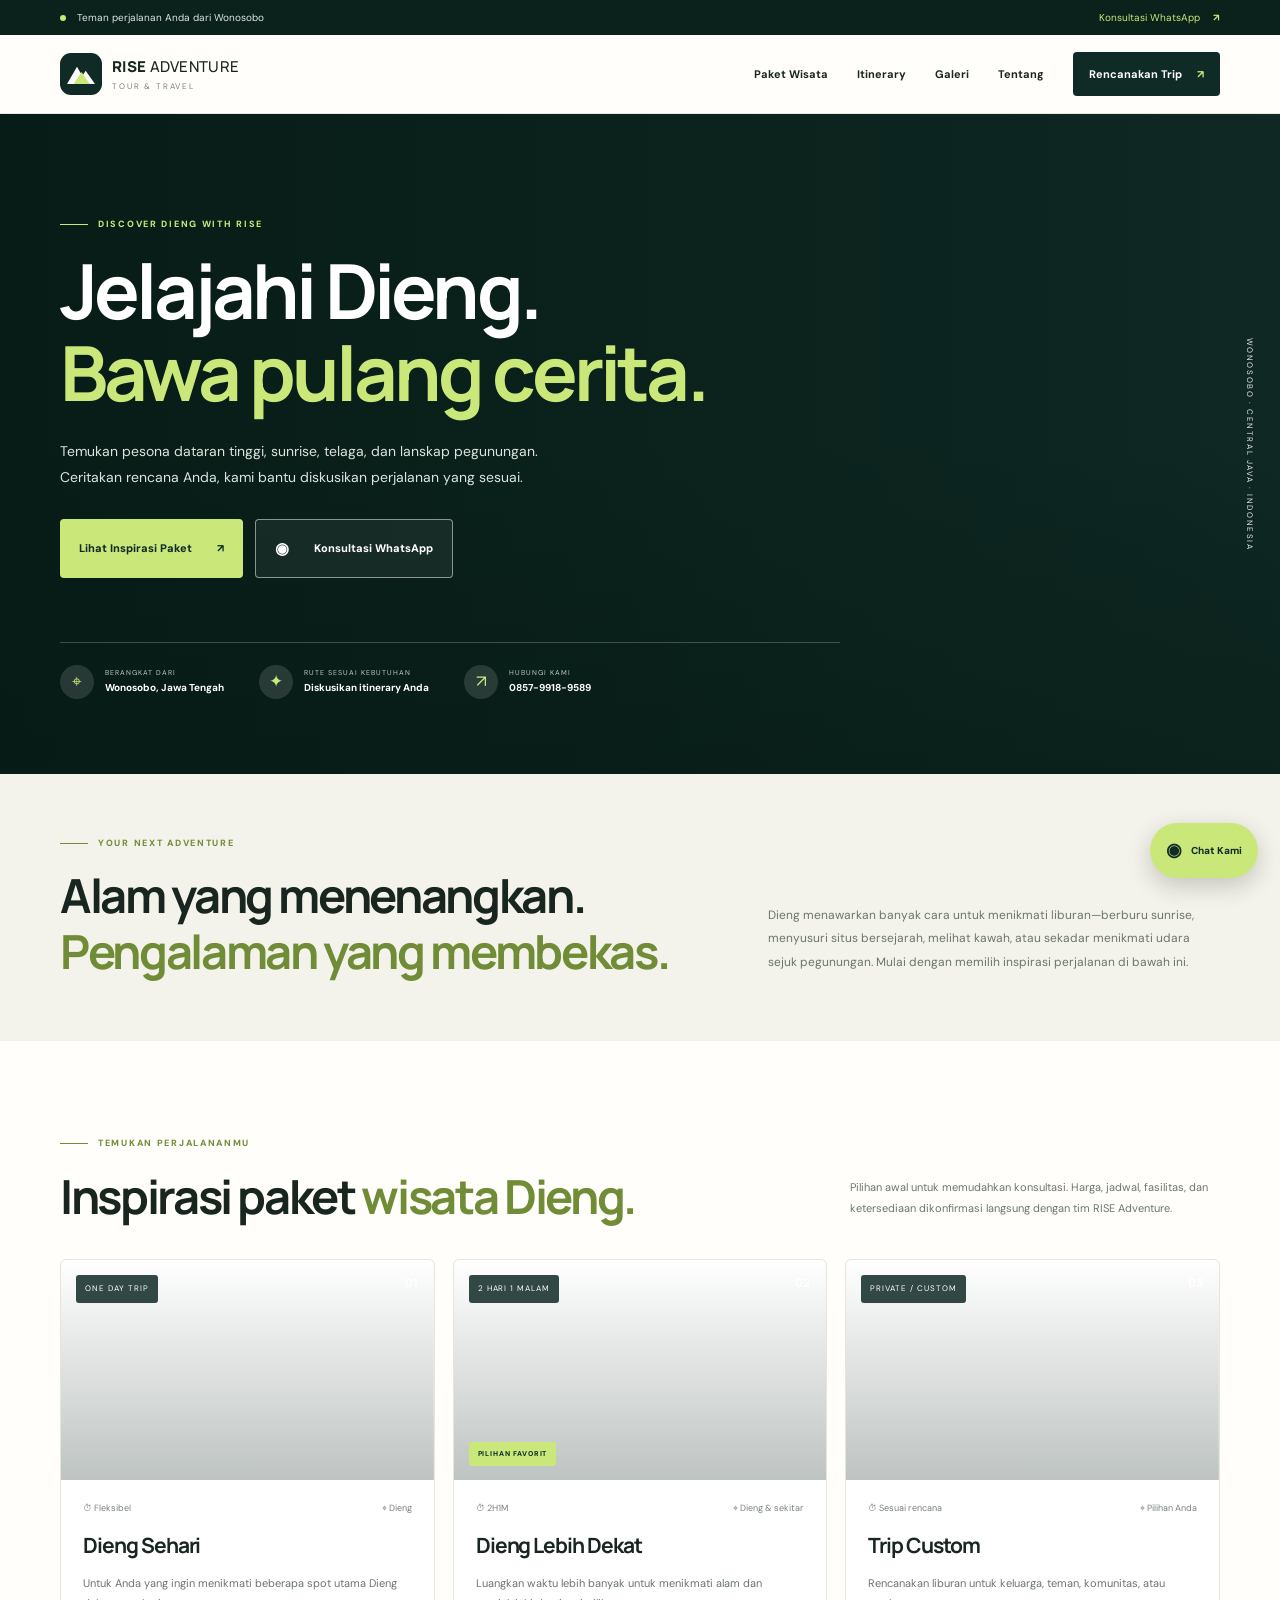
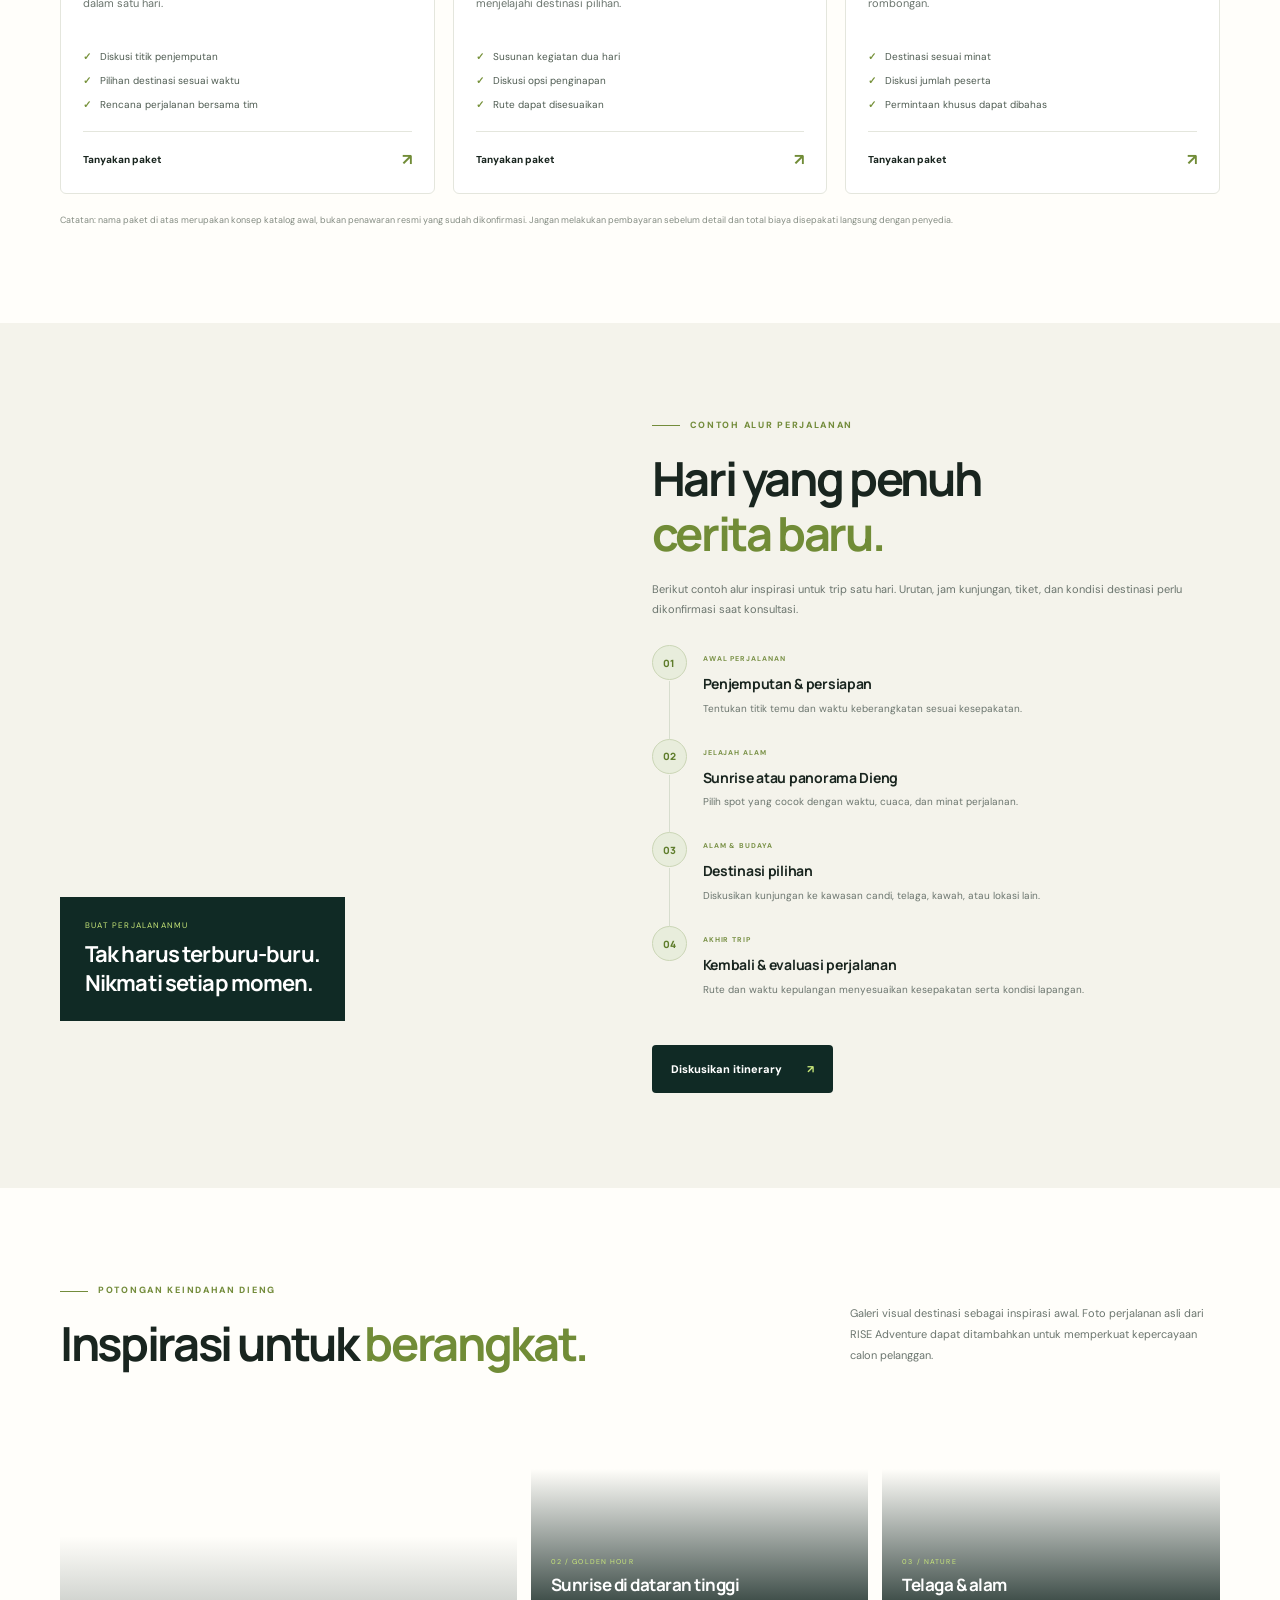
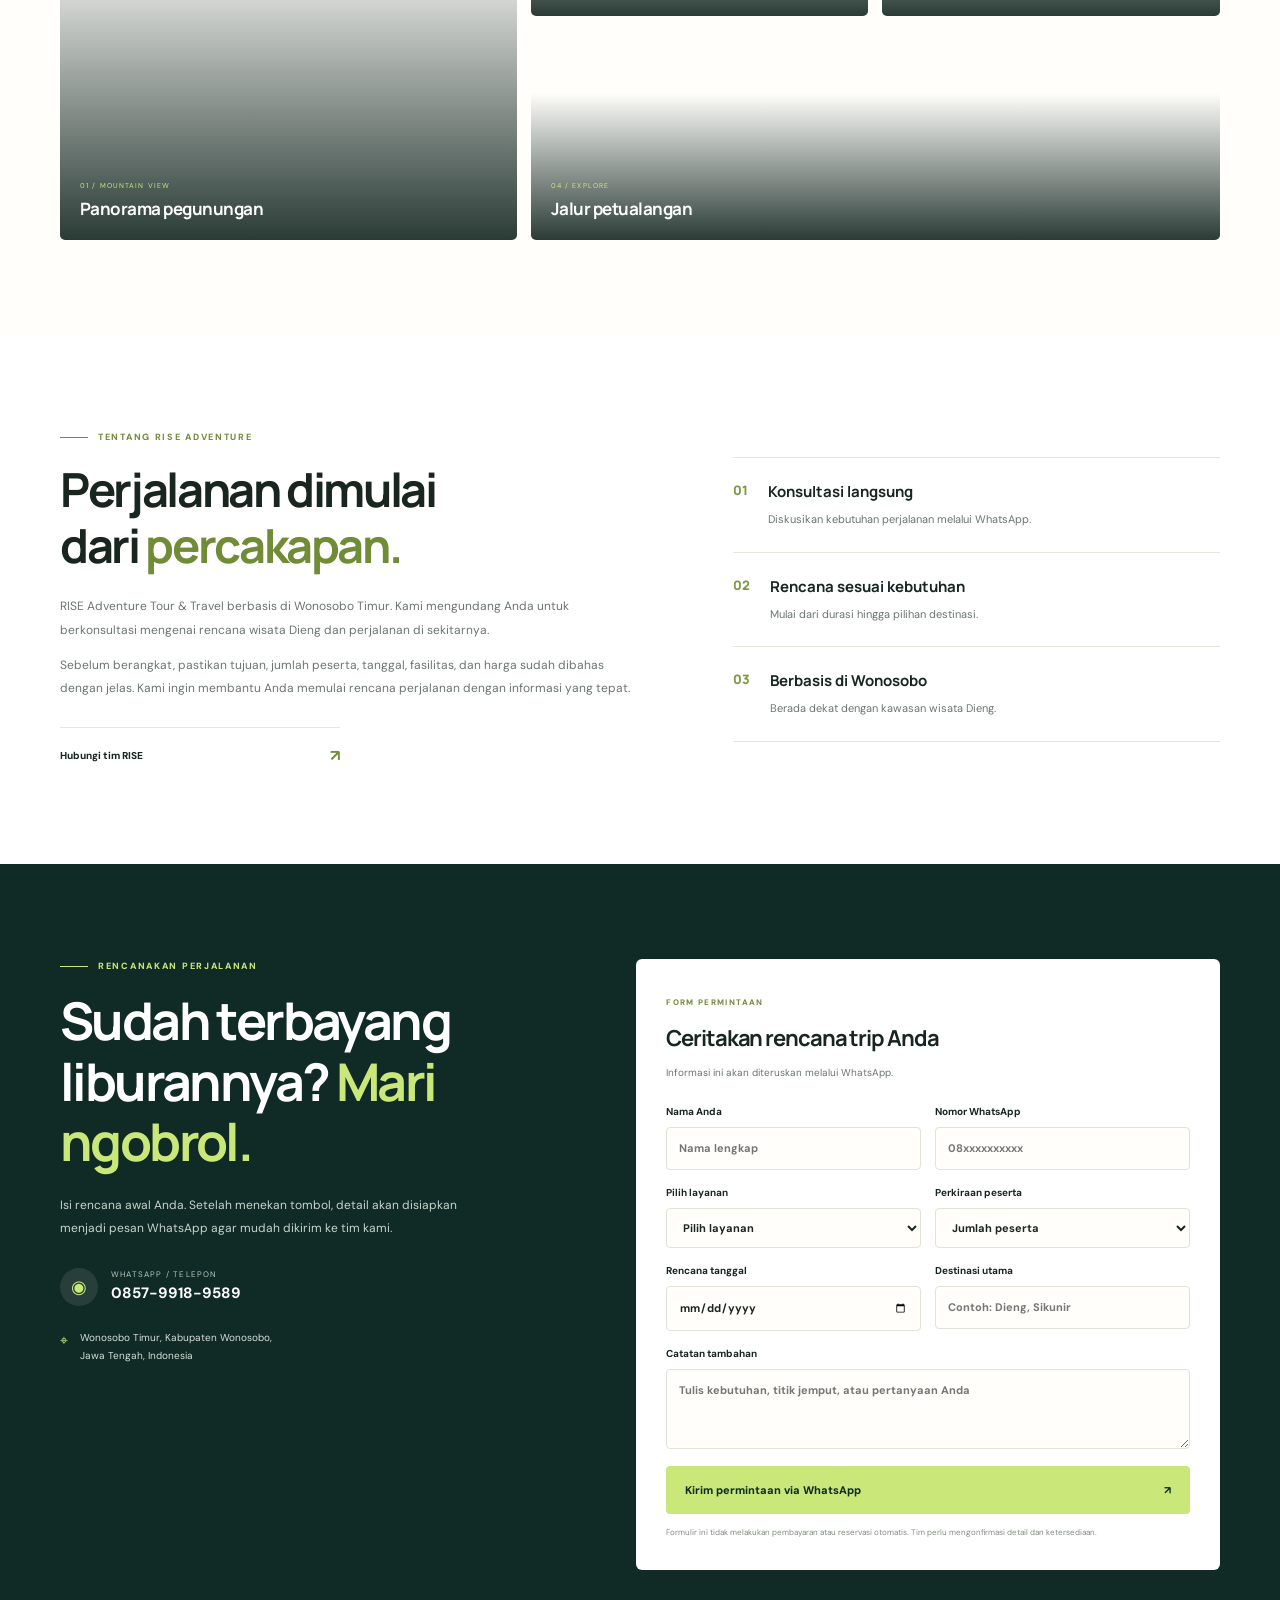
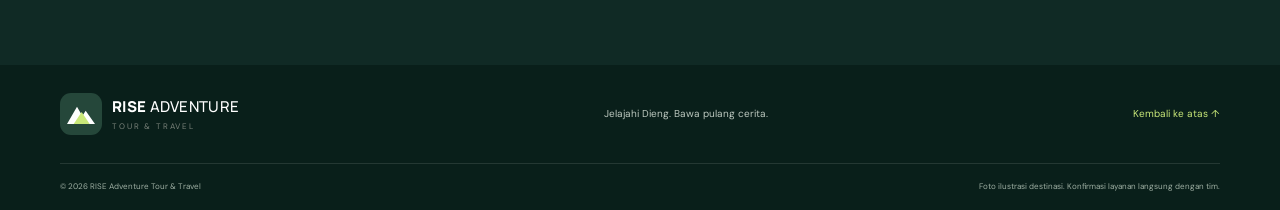
==== index.html @ 9504be6b "Initial commit" ====
<!doctype html>
<html lang="id">
<head>
  <meta charset="utf-8"><meta name="viewport" content="width=device-width, initial-scale=1">
  <meta name="theme-color" content="#102a25">
  <meta name="description" content="Jelajahi Dieng dan Wonosobo bersama RISE Adventure Tour & Travel. Konsultasikan paket wisata, itinerary, dan kebutuhan perjalanan melalui WhatsApp.">
  <title>RISE Adventure Tour & Travel | Jelajah Dieng</title>
  <link rel="preconnect" href="https://fonts.googleapis.com"><link rel="preconnect" href="https://fonts.gstatic.com" crossorigin>
  <link href="https://fonts.googleapis.com/css2?family=DM+Sans:wght@400;500;600;700&family=Manrope:wght@400;500;600;700;800&display=swap" rel="stylesheet">
  <link rel="stylesheet" href="style.css">
</head>
<body>
  <div class="topbar"><div class="wrap topbar-inner"><span><i class="pulse"></i> Teman perjalanan Anda dari Wonosobo</span><a href="https://wa.me/6285799189589" target="_blank" rel="noopener">Konsultasi WhatsApp <b>↗</b></a></div></div>
  <header class="header"><div class="wrap nav-wrap">
    <a class="brand" href="#home" aria-label="RISE Adventure beranda"><span class="logo"><svg viewBox="0 0 48 48" aria-hidden="true"><path d="M3 39 18 13l8 14 5-8 14 20H3Z" fill="currentColor"/><path d="m13 39 12-18 12 18H13Z" fill="#c9e879"/></svg></span><span><strong>RISE <em>ADVENTURE</em></strong><small>TOUR & TRAVEL</small></span></a>
    <button class="nav-toggle" id="navToggle" aria-label="Buka menu" aria-expanded="false"><span></span><span></span></button>
    <nav class="nav" id="nav"><a href="#paket">Paket Wisata</a><a href="#itinerary">Itinerary</a><a href="#galeri">Galeri</a><a href="#tentang">Tentang</a><a class="nav-button" href="#kontak">Rencanakan Trip <b>↗</b></a></nav>
  </div></header>
  <main>
    <section class="hero" id="home"><div class="hero-bg"></div><div class="hero-overlay"></div><div class="wrap hero-inner">
      <div class="eyebrow light"><span></span> DISCOVER DIENG WITH RISE</div>
      <h1>Jelajahi Dieng.<br><em>Bawa pulang cerita.</em></h1>
      <p>Temukan pesona dataran tinggi, sunrise, telaga, dan lanskap pegunungan. Ceritakan rencana Anda, kami bantu diskusikan perjalanan yang sesuai.</p>
      <div class="hero-actions"><a class="button lime" href="#paket">Lihat Inspirasi Paket <b>↗</b></a><a class="button outline" href="https://wa.me/6285799189589?text=Halo%20RISE%20Adventure%2C%20saya%20ingin%20konsultasi%20paket%20wisata%20Dieng." target="_blank" rel="noopener"><span class="wa-mini">◉</span> Konsultasi WhatsApp</a></div>
      <div class="hero-bottom"><div class="hero-note"><span class="round-icon">⌖</span><div><small>BERANGKAT DARI</small><strong>Wonosobo, Jawa Tengah</strong></div></div><div class="hero-note"><span class="round-icon">✦</span><div><small>RUTE SESUAI KEBUTUHAN</small><strong>Diskusikan itinerary Anda</strong></div></div><div class="hero-note"><span class="round-icon">↗</span><div><small>HUBUNGI KAMI</small><strong>0857-9918-9589</strong></div></div></div>
    </div><div class="vertical-label">WONOSOBO · CENTRAL JAVA · INDONESIA</div></section>

    <section class="intro section"><div class="wrap intro-grid"><div><div class="eyebrow"><span></span> YOUR NEXT ADVENTURE</div><h2>Alam yang menenangkan.<br><em>Pengalaman yang membekas.</em></h2></div><p>Dieng menawarkan banyak cara untuk menikmati liburan—berburu sunrise, menyusuri situs bersejarah, melihat kawah, atau sekadar menikmati udara sejuk pegunungan. Mulai dengan memilih inspirasi perjalanan di bawah ini.</p></div></section>

    <section class="packages section" id="paket"><div class="wrap"><div class="section-head"><div><div class="eyebrow"><span></span> TEMUKAN PERJALANANMU</div><h2>Inspirasi paket <em>wisata Dieng.</em></h2></div><p>Pilihan awal untuk memudahkan konsultasi. Harga, jadwal, fasilitas, dan ketersediaan dikonfirmasi langsung dengan tim RISE Adventure.</p></div>
      <div class="package-grid">
        <article class="package-card"><div class="package-photo photo-one"><span class="tag">ONE DAY TRIP</span><span class="photo-no">01</span></div><div class="package-body"><div class="package-meta"><span>⏱ Fleksibel</span><span>⌖ Dieng</span></div><h3>Dieng Sehari</h3><p>Untuk Anda yang ingin menikmati beberapa spot utama Dieng dalam satu hari.</p><ul><li>Diskusi titik penjemputan</li><li>Pilihan destinasi sesuai waktu</li><li>Rencana perjalanan bersama tim</li></ul><a class="text-link package-ask" data-package="Dieng Sehari" href="#kontak">Tanyakan paket <b>↗</b></a></div></article>
        <article class="package-card popular"><div class="package-photo photo-two"><span class="tag">2 HARI 1 MALAM</span><span class="photo-no">02</span><span class="featured">PILIHAN FAVORIT</span></div><div class="package-body"><div class="package-meta"><span>⏱ 2H1M</span><span>⌖ Dieng & sekitar</span></div><h3>Dieng Lebih Dekat</h3><p>Luangkan waktu lebih banyak untuk menikmati alam dan menjelajahi destinasi pilihan.</p><ul><li>Susunan kegiatan dua hari</li><li>Diskusi opsi penginapan</li><li>Rute dapat disesuaikan</li></ul><a class="text-link package-ask" data-package="Dieng 2 Hari 1 Malam" href="#kontak">Tanyakan paket <b>↗</b></a></div></article>
        <article class="package-card"><div class="package-photo photo-three"><span class="tag">PRIVATE / CUSTOM</span><span class="photo-no">03</span></div><div class="package-body"><div class="package-meta"><span>⏱ Sesuai rencana</span><span>⌖ Pilihan Anda</span></div><h3>Trip Custom</h3><p>Rencanakan liburan untuk keluarga, teman, komunitas, atau rombongan.</p><ul><li>Destinasi sesuai minat</li><li>Diskusi jumlah peserta</li><li>Permintaan khusus dapat dibahas</li></ul><a class="text-link package-ask" data-package="Trip Custom" href="#kontak">Tanyakan paket <b>↗</b></a></div></article>
      </div><p class="disclaimer">Catatan: nama paket di atas merupakan konsep katalog awal, bukan penawaran resmi yang sudah dikonfirmasi. Jangan melakukan pembayaran sebelum detail dan total biaya disepakati langsung dengan penyedia.</p>
    </div></section>

    <section class="itinerary section" id="itinerary"><div class="wrap itinerary-grid"><div class="itinerary-image"><div class="image-caption"><small>BUAT PERJALANANMU</small><strong>Tak harus terburu-buru.<br>Nikmati setiap momen.</strong></div></div><div class="itinerary-content"><div class="eyebrow"><span></span> CONTOH ALUR PERJALANAN</div><h2>Hari yang penuh<br><em>cerita baru.</em></h2><p class="muted">Berikut contoh alur inspirasi untuk trip satu hari. Urutan, jam kunjungan, tiket, dan kondisi destinasi perlu dikonfirmasi saat konsultasi.</p><div class="timeline">
      <div class="timeline-item"><span class="timeline-dot">01</span><div><small>AWAL PERJALANAN</small><h3>Penjemputan & persiapan</h3><p>Tentukan titik temu dan waktu keberangkatan sesuai kesepakatan.</p></div></div>
      <div class="timeline-item"><span class="timeline-dot">02</span><div><small>JELAJAH ALAM</small><h3>Sunrise atau panorama Dieng</h3><p>Pilih spot yang cocok dengan waktu, cuaca, dan minat perjalanan.</p></div></div>
      <div class="timeline-item"><span class="timeline-dot">03</span><div><small>ALAM & BUDAYA</small><h3>Destinasi pilihan</h3><p>Diskusikan kunjungan ke kawasan candi, telaga, kawah, atau lokasi lain.</p></div></div>
      <div class="timeline-item"><span class="timeline-dot">04</span><div><small>AKHIR TRIP</small><h3>Kembali & evaluasi perjalanan</h3><p>Rute dan waktu kepulangan menyesuaikan kesepakatan serta kondisi lapangan.</p></div></div>
    </div><a class="button dark" href="https://wa.me/6285799189589?text=Halo%20RISE%20Adventure%2C%20saya%20ingin%20membahas%20itinerary%20wisata%20Dieng." target="_blank" rel="noopener">Diskusikan itinerary <b>↗</b></a></div></div></section>

    <section class="gallery section" id="galeri"><div class="wrap"><div class="section-head"><div><div class="eyebrow"><span></span> POTONGAN KEINDAHAN DIENG</div><h2>Inspirasi untuk <em>berangkat.</em></h2></div><p>Galeri visual destinasi sebagai inspirasi awal. Foto perjalanan asli dari RISE Adventure dapat ditambahkan untuk memperkuat kepercayaan calon pelanggan.</p></div><div class="gallery-grid"><div class="gallery-tile gallery-a"><span>01 / MOUNTAIN VIEW</span><strong>Panorama pegunungan</strong></div><div class="gallery-tile gallery-b"><span>02 / GOLDEN HOUR</span><strong>Sunrise di dataran tinggi</strong></div><div class="gallery-tile gallery-c"><span>03 / NATURE</span><strong>Telaga & alam</strong></div><div class="gallery-tile gallery-d"><span>04 / EXPLORE</span><strong>Jalur petualangan</strong></div></div></div></section>

    <section class="about section" id="tentang"><div class="wrap about-grid"><div class="about-copy"><div class="eyebrow"><span></span> TENTANG RISE ADVENTURE</div><h2>Perjalanan dimulai<br>dari <em>percakapan.</em></h2><p>RISE Adventure Tour & Travel berbasis di Wonosobo Timur. Kami mengundang Anda untuk berkonsultasi mengenai rencana wisata Dieng dan perjalanan di sekitarnya.</p><p>Sebelum berangkat, pastikan tujuan, jumlah peserta, tanggal, fasilitas, dan harga sudah dibahas dengan jelas. Kami ingin membantu Anda memulai rencana perjalanan dengan informasi yang tepat.</p><a class="text-link" href="#kontak">Hubungi tim RISE <b>↗</b></a></div><div class="about-facts"><div class="fact"><span>01</span><div><strong>Konsultasi langsung</strong><p>Diskusikan kebutuhan perjalanan melalui WhatsApp.</p></div></div><div class="fact"><span>02</span><div><strong>Rencana sesuai kebutuhan</strong><p>Mulai dari durasi hingga pilihan destinasi.</p></div></div><div class="fact"><span>03</span><div><strong>Berbasis di Wonosobo</strong><p>Berada dekat dengan kawasan wisata Dieng.</p></div></div></div></div></section>

    <section class="contact section" id="kontak"><div class="wrap contact-grid"><div class="contact-copy"><div class="eyebrow light"><span></span> RENCANAKAN PERJALANAN</div><h2>Sudah terbayang<br>liburannya? <em>Mari ngobrol.</em></h2><p>Isi rencana awal Anda. Setelah menekan tombol, detail akan disiapkan menjadi pesan WhatsApp agar mudah dikirim ke tim kami.</p><div class="contact-phone"><span class="phone-icon">◉</span><div><small>WHATSAPP / TELEPON</small><strong>0857-9918-9589</strong></div></div><div class="contact-address"><span>⌖</span><p>Wonosobo Timur, Kabupaten Wonosobo,<br>Jawa Tengah, Indonesia</p></div></div>
      <form class="trip-form" id="tripForm"><div class="form-heading"><span>FORM PERMINTAAN</span><h3>Ceritakan rencana trip Anda</h3><p>Informasi ini akan diteruskan melalui WhatsApp.</p></div><div class="form-row"><label>Nama Anda<input name="nama" type="text" placeholder="Nama lengkap" required></label><label>Nomor WhatsApp<input name="telepon" type="tel" placeholder="08xxxxxxxxxx" required></label></div><div class="form-row"><label>Pilih layanan<select name="layanan" required><option value="">Pilih layanan</option><option>Paket wisata Dieng</option><option>Trip 1 hari</option><option>Trip 2 hari 1 malam</option><option>Trip custom / rombongan</option><option>Transportasi / charter</option></select></label><label>Perkiraan peserta<select name="peserta" required><option value="">Jumlah peserta</option><option>1–2 orang</option><option>3–5 orang</option><option>6–10 orang</option><option>11–20 orang</option><option>Lebih dari 20 orang</option></select></label></div><div class="form-row"><label>Rencana tanggal<input name="tanggal" type="date"></label><label>Destinasi utama<input name="destinasi" type="text" placeholder="Contoh: Dieng, Sikunir"></label></div><label>Catatan tambahan<textarea name="catatan" rows="3" placeholder="Tulis kebutuhan, titik jemput, atau pertanyaan Anda"></textarea></label><button class="button lime submit-button" type="submit">Kirim permintaan via WhatsApp <b>↗</b></button><small class="form-note">Formulir ini tidak melakukan pembayaran atau reservasi otomatis. Tim perlu mengonfirmasi detail dan ketersediaan.</small></form>
    </div></section>
  </main>
  <footer class="footer"><div class="wrap footer-main"><a class="brand footer-brand" href="#home"><span class="logo"><svg viewBox="0 0 48 48" aria-hidden="true"><path d="M3 39 18 13l8 14 5-8 14 20H3Z" fill="currentColor"/><path d="m13 39 12-18 12 18H13Z" fill="#c9e879"/></svg></span><span><strong>RISE <em>ADVENTURE</em></strong><small>TOUR & TRAVEL</small></span></a><p>Jelajahi Dieng. Bawa pulang cerita.</p><a href="#home" class="back-top">Kembali ke atas ↑</a></div><div class="wrap footer-bottom"><span>© <span id="year"></span> RISE Adventure Tour & Travel</span><span>Foto ilustrasi destinasi. Konfirmasi layanan langsung dengan tim.</span></div></footer>
  <a class="floating-wa" href="https://wa.me/6285799189589?text=Halo%20RISE%20Adventure%2C%20saya%20ingin%20konsultasi%20perjalanan." target="_blank" rel="noopener" aria-label="Chat RISE Adventure via WhatsApp">◉ <span>Chat Kami</span></a>
  <script src="script.js"></script>
</body></html>
---- style.css ----
:root{--forest:#102a25;--forest2:#1b4035;--lime:#c9e879;--cream:#f4f3eb;--paper:#fffefa;--ink:#19251f;--muted:#6b756e;--line:#e4e6dd;--head:'Manrope',sans-serif;--body:'DM Sans',sans-serif}*{box-sizing:border-box}html{scroll-behavior:smooth;scroll-padding-top:90px}body{margin:0;color:var(--ink);background:var(--paper);font-family:var(--body);font-size:14px;line-height:1.7}a{color:inherit;text-decoration:none}button,input,select,textarea{font:inherit}.wrap{width:min(1160px,calc(100% - 48px));margin:auto}.topbar{background:#0a211c;color:#dce8df;font-size:10px}.topbar-inner{display:flex;align-items:center;justify-content:space-between;min-height:35px}.topbar a{color:var(--lime)}.topbar b{margin-left:10px}.pulse{display:inline-block;width:6px;height:6px;border-radius:50%;background:var(--lime);margin-right:8px}.header{position:sticky;top:0;z-index:20;background:rgba(255,254,250,.96);backdrop-filter:blur(14px);border-bottom:1px solid #e8e9e1}.nav-wrap{height:78px;display:flex;justify-content:space-between;align-items:center}.brand{display:flex;gap:10px;align-items:center}.logo{width:42px;height:42px;background:var(--forest);border-radius:11px;color:white;display:grid;place-items:center}.logo svg{width:32px}.brand>span:last-child{display:flex;flex-direction:column;line-height:1.2}.brand strong{font:800 15px var(--head);letter-spacing:.02em}.brand em{font-style:normal;font-weight:500}.brand small{font-size:8px;letter-spacing:.23em;margin-top:5px;color:#788179}.nav{display:flex;align-items:center;gap:29px;font-size:11px;font-weight:700}.nav>a:not(.nav-button):hover,.text-link:hover{color:#66862c}.nav-button{padding:13px 16px;background:var(--forest);color:white;border-radius:4px}.nav-button b{color:var(--lime);margin-left:12px}.nav-toggle{display:none;border:0;background:none;padding:8px}.nav-toggle span{display:block;width:23px;height:2px;background:var(--forest);margin:5px}.hero{min-height:660px;position:relative;display:flex;align-items:center;background:var(--forest);color:#fff;overflow:hidden}.hero-bg,.hero-overlay{position:absolute;inset:0}.hero-bg{background:url('https://images.unsplash.com/photo-1464822759023-fed622ff2c3b?auto=format&fit=crop&w=2200&q=85') center 48%/cover;transform:scale(1.02)}.hero-overlay{background:linear-gradient(90deg,rgba(7,27,22,.91),rgba(7,27,22,.62) 48%,rgba(7,27,22,.12)),linear-gradient(0deg,rgba(7,27,22,.55),transparent 50%)}.hero-inner{position:relative;padding:64px 0 36px}.eyebrow{display:flex;align-items:center;gap:10px;font-size:9px;letter-spacing:.19em;font-weight:800;color:#738c3b;margin-bottom:17px}.eyebrow>span{display:inline-block;width:28px;height:1px;background:currentColor}.eyebrow.light{color:var(--lime)}h1,h2,h3{font-family:var(--head);margin:0;letter-spacing:-.05em}h1{font-size:clamp(43px,6.3vw,76px);line-height:1.08;font-weight:700}h1 em,h2 em{font-style:normal;color:var(--lime)}.hero-inner>p{max-width:520px;color:#dbe5dd;font-size:14px;line-height:1.9;margin:24px 0 28px}.hero-actions{display:flex;gap:12px;flex-wrap:wrap}.button{border:0;display:inline-flex;align-items:center;justify-content:space-between;gap:25px;padding:15px 19px;border-radius:4px;font-size:11px;font-weight:800;cursor:pointer;transition:transform .2s,background .2s}.button:hover{transform:translateY(-2px)}.button.lime{background:var(--lime);color:var(--forest)}.button.outline{border:1px solid rgba(255,255,255,.5);color:white;background:rgba(255,255,255,.06)}.button.outline:hover{background:rgba(255,255,255,.12)}.wa-mini{font-size:16px}.hero-bottom{display:flex;gap:35px;margin-top:64px;padding-top:22px;border-top:1px solid rgba(255,255,255,.22);max-width:780px}.hero-note{display:flex;align-items:center;gap:11px}.round-icon{width:34px;height:34px;border-radius:50%;display:grid;place-items:center;background:rgba(255,255,255,.13);color:var(--lime);font-size:17px}.hero-note div{display:flex;flex-direction:column}.hero-note small{font-size:7px;letter-spacing:.14em;color:#bdcdc2}.hero-note strong{font-size:10px}.vertical-label{position:absolute;right:24px;top:50%;writing-mode:vertical-rl;transform:translateY(-50%);font-size:8px;letter-spacing:.2em;color:#e5ebe6}.section{padding:95px 0}.intro{background:var(--cream);padding:62px 0}.intro-grid{display:grid;grid-template-columns:1fr .72fr;gap:80px;align-items:end}.intro h2,.section-head h2,.about h2,.itinerary h2{font-size:clamp(32px,4vw,47px);line-height:1.18}.intro h2 em,.section-head h2 em,.about h2 em,.itinerary h2 em{color:#718c37}.intro-grid>p{margin:0 0 5px;font-size:12px;color:var(--muted);line-height:1.95}.section-head{display:flex;justify-content:space-between;align-items:end;gap:35px;margin-bottom:35px}.section-head>p{max-width:370px;color:var(--muted);font-size:11px;line-height:1.9;margin:0 0 5px}.package-grid{display:grid;grid-template-columns:repeat(3,1fr);gap:18px}.package-card{border:1px solid var(--line);border-radius:6px;overflow:hidden;background:white;transition:transform .2s,box-shadow .2s}.package-card:hover{transform:translateY(-4px);box-shadow:0 14px 36px #112a2012}.package-photo{height:220px;position:relative;background-size:cover;background-position:center}.photo-one{background-image:linear-gradient(0deg,#0b211b44,transparent),url('https://images.unsplash.com/photo-1464822759023-fed622ff2c3b?auto=format&fit=crop&w=900&q=80')}.photo-two{background-image:linear-gradient(0deg,#0b211b44,transparent),url('https://images.unsplash.com/photo-1519681393784-d120267933ba?auto=format&fit=crop&w=900&q=80')}.photo-three{background-image:linear-gradient(0deg,#0b211b44,transparent),url('https://images.unsplash.com/photo-1470770841072-f978cf4d019e?auto=format&fit=crop&w=900&q=80')}.tag{position:absolute;top:15px;left:15px;background:#102a25d9;color:#fff;padding:7px 9px;border-radius:3px;font-size:8px;letter-spacing:.12em}.photo-no{position:absolute;right:16px;top:14px;color:#fff;font:700 12px var(--head)}.featured{position:absolute;bottom:14px;left:15px;background:var(--lime);color:var(--forest);padding:6px 9px;border-radius:3px;font-size:7px;letter-spacing:.12em;font-weight:800}.package-body{padding:21px 22px 20px}.package-meta{display:flex;justify-content:space-between;gap:8px;color:#788278;font-size:9px}.package-body h3{font-size:21px;margin:12px 0 9px}.package-body>p{font-size:11px;line-height:1.85;color:var(--muted);min-height:60px;margin:0 0 15px}.package-body ul{list-style:none;padding:0;margin:0 0 18px;display:grid;gap:7px}.package-body li{font-size:10px;color:#4e5b51}.package-body li:before{content:'✓';color:#77923b;font-weight:800;margin-right:9px}.text-link{font-size:10px;font-weight:800;display:flex;justify-content:space-between;align-items:center;border-top:1px solid var(--line);padding-top:14px}.text-link b{font-size:16px;color:#718c37}.disclaimer{font-size:9px;color:#848c82;margin:18px 0 0;line-height:1.8}.itinerary{background:var(--cream)}.itinerary-grid{display:grid;grid-template-columns:.9fr 1fr;gap:80px;align-items:center}.itinerary-image{position:relative;min-height:600px;border-radius:5px;background:url('https://images.unsplash.com/photo-1470770841072-f978cf4d019e?auto=format&fit=crop&w=1100&q=85') center/cover}.image-caption{position:absolute;left:0;bottom:35px;background:var(--forest);color:white;padding:22px 25px;max-width:82%}.image-caption small{display:block;color:var(--lime);font-size:8px;letter-spacing:.15em;margin-bottom:9px}.image-caption strong{font:700 22px/1.25 var(--head);letter-spacing:-.04em}.itinerary h2{margin-bottom:17px}.muted{font-size:11px;color:var(--muted);line-height:1.9}.timeline{margin:25px 0 25px}.timeline-item{display:flex;gap:16px;padding-bottom:21px;position:relative}.timeline-item:not(:last-child):before{content:'';position:absolute;left:17px;top:36px;bottom:0;width:1px;background:#d7ddce}.timeline-dot{width:35px;height:35px;border:1px solid #cbd6b6;background:#e8eddc;border-radius:50%;display:grid;place-items:center;color:#5f7d2c;font:800 10px var(--head);flex-shrink:0}.timeline-item small{font-size:7px;letter-spacing:.14em;color:#7c934a;font-weight:800}.timeline-item h3{font-size:14px;letter-spacing:-.02em;margin:3px 0 4px}.timeline-item p{font-size:10px;color:var(--muted);margin:0;line-height:1.8}.button.dark{background:var(--forest);color:white}.button.dark b{color:var(--lime)}.gallery{background:var(--paper)}.gallery-grid{display:grid;grid-template-columns:1.15fr .85fr .85fr;grid-template-rows:210px 210px;gap:14px}.gallery-tile{position:relative;border-radius:5px;overflow:hidden;background-size:cover;background-position:center;display:flex;flex-direction:column;justify-content:end;padding:20px;color:#fff;isolation:isolate}.gallery-tile:before{content:'';position:absolute;inset:0;background:linear-gradient(0deg,#071b16db,transparent 70%);z-index:-1}.gallery-tile span{font-size:7px;letter-spacing:.16em;color:var(--lime)}.gallery-tile strong{font:700 17px var(--head);letter-spacing:-.03em;margin-top:5px}.gallery-a{grid-row:span 2;background-image:url('https://images.unsplash.com/photo-1464822759023-fed622ff2c3b?auto=format&fit=crop&w=900&q=80')}.gallery-b{background-image:url('https://images.unsplash.com/photo-1519681393784-d120267933ba?auto=format&fit=crop&w=900&q=80')}.gallery-c{background-image:url('https://images.unsplash.com/photo-1470770841072-f978cf4d019e?auto=format&fit=crop&w=900&q=80')}.gallery-d{grid-column:2/4;background-image:url('https://images.unsplash.com/photo-1448375240586-882707db888b?auto=format&fit=crop&w=1000&q=80')}.about{background:#fff}.about-grid{display:grid;grid-template-columns:1fr .85fr;gap:100px;align-items:center}.about h2{margin-bottom:22px}.about-copy>p{font-size:12px;color:var(--muted);line-height:1.95}.about-copy .text-link{max-width:280px;margin-top:26px}.about-facts{border-top:1px solid var(--line)}.fact{display:flex;gap:20px;padding:23px 0;border-bottom:1px solid var(--line)}.fact>span{font:800 13px var(--head);color:#7e9846}.fact strong{font:700 15px var(--head)}.fact p{font-size:11px;color:var(--muted);margin:5px 0 0}.contact{background:var(--forest);color:white}.contact-grid{display:grid;grid-template-columns:.85fr 1fr;gap:80px;align-items:start}.contact-copy .eyebrow{color:var(--lime)}.contact-copy h2{font-size:clamp(35px,4.3vw,52px);line-height:1.16}.contact-copy h2 em{color:var(--lime)}.contact-copy>p{font-size:12px;color:#c7d4cb;line-height:1.9;max-width:410px;margin:22px 0 28px}.contact-phone{display:flex;align-items:center;gap:13px}.phone-icon{width:38px;height:38px;background:#ffffff18;color:var(--lime);display:grid;place-items:center;border-radius:50%;font-size:18px}.contact-phone div{display:flex;flex-direction:column}.contact-phone small{font-size:8px;letter-spacing:.15em;color:#b7c9bc}.contact-phone strong{font-size:15px}.contact-address{display:flex;gap:12px;align-items:flex-start;margin-top:22px;color:var(--lime)}.contact-address p{font-size:10px;line-height:1.8;color:#d5e0d7;margin:0}.trip-form{background:#fff;color:var(--ink);padding:30px;border-radius:6px}.form-heading>span{font-size:8px;letter-spacing:.17em;font-weight:800;color:#728b3d}.form-heading h3{font-size:22px;margin:7px 0}.form-heading p{font-size:10px;color:var(--muted);margin:0 0 22px}.form-row{display:grid;grid-template-columns:1fr 1fr;gap:14px}.trip-form label{display:flex;flex-direction:column;gap:7px;font-size:10px;font-weight:700;margin-bottom:14px}.trip-form input,.trip-form select,.trip-form textarea{width:100%;border:1px solid #dfe3d9;border-radius:4px;padding:11px 12px;background:#fffefa;color:var(--ink);font-size:11px;outline:none}.trip-form input:focus,.trip-form select:focus,.trip-form textarea:focus{border-color:#8ca94d;box-shadow:0 0 0 3px #c9e87930}.trip-form textarea{resize:vertical}.submit-button{width:100%;margin-top:3px}.form-note{display:block;color:#828b80;font-size:8px;line-height:1.7;margin-top:12px}.footer{background:#091f1a;color:#fff}.footer-main{display:flex;justify-content:space-between;align-items:center;padding:28px 0}.footer-brand .logo{background:#25473a}.footer-main>p{font-size:10px;color:#bdc9c0}.back-top{font-size:10px;color:var(--lime)}.footer-bottom{display:flex;justify-content:space-between;gap:12px;padding:16px 0;border-top:1px solid #ffffff1c;color:#9eafa3;font-size:8px}.floating-wa{position:fixed;z-index:30;right:22px;bottom:22px;display:flex;align-items:center;gap:9px;background:var(--lime);color:var(--forest);border-radius:40px;padding:12px 16px;box-shadow:0 8px 25px #0003;font-size:18px;font-weight:800}.floating-wa span{font-size:10px}@media(max-width:900px){.nav{gap:16px}.nav-button{padding:11px}.hero-bottom{gap:18px}.intro-grid,.itinerary-grid,.about-grid,.contact-grid{gap:45px}.package-photo{height:185px}.package-body{padding:18px}.package-body h3{font-size:18px}.gallery-grid{grid-template-rows:180px 180px}}@media(max-width:700px){.wrap{width:calc(100% - 36px)}.topbar-inner{font-size:8px;min-height:32px}.nav-wrap{height:68px}.brand strong{font-size:13px}.logo{width:37px;height:37px}.nav-toggle{display:block}.nav{display:none;position:absolute;top:68px;left:0;right:0;background:var(--paper);padding:16px 22px 22px;box-shadow:0 15px 25px #0001;align-items:stretch;gap:0;flex-direction:column}.nav.open{display:flex}.nav>a:not(.nav-button){padding:12px 0;border-bottom:1px solid var(--line)}.nav-button{margin-top:13px;text-align:center}.hero{min-height:660px}.hero-bg{background-position:58% center}.hero-overlay{background:linear-gradient(90deg,#071b16e8,#071b1690),linear-gradient(0deg,#071b1670,transparent)}.hero-inner{padding:65px 0 35px}.hero-inner>p{font-size:12px}.hero-bottom{display:grid;grid-template-columns:1fr 1fr;gap:18px;margin-top:45px}.hero-note:last-child{grid-column:1/3}.vertical-label{display:none}.section{padding:68px 0}.intro{padding:50px 0}.intro-grid{grid-template-columns:1fr;gap:18px}.intro h2,.section-head h2,.about h2,.itinerary h2{font-size:35px}.intro-grid>p{font-size:11px}.section-head{display:block;margin-bottom:25px}.section-head>p{margin-top:16px}.package-grid{grid-template-columns:1fr;gap:15px}.package-photo{height:220px}.package-body{padding:21px}.package-body h3{font-size:21px}.package-body>p{min-height:0}.itinerary-grid{grid-template-columns:1fr;gap:35px}.itinerary-image{min-height:390px}.image-caption{bottom:20px;padding:18px}.image-caption strong{font-size:19px}.gallery-grid{grid-template-columns:1fr 1fr;grid-template-rows:190px 160px 160px}.gallery-a{grid-row:span 2}.gallery-d{grid-column:1/3}.gallery-tile{padding:14px}.gallery-tile strong{font-size:14px}.about-grid{grid-template-columns:1fr;gap:32px}.contact-grid{grid-template-columns:1fr;gap:34px}.contact-copy h2{font-size:39px}.trip-form{padding:22px 18px}.form-row{grid-template-columns:1fr;gap:0}.footer-main{align-items:flex-start;flex-direction:column;gap:16px}.footer-bottom{flex-direction:column}.floating-wa{right:14px;bottom:14px;padding:11px 13px}.floating-wa span{display:none}}@media(prefers-reduced-motion:reduce){html{scroll-behavior:auto}*,*:before,*:after{transition:none!important}}
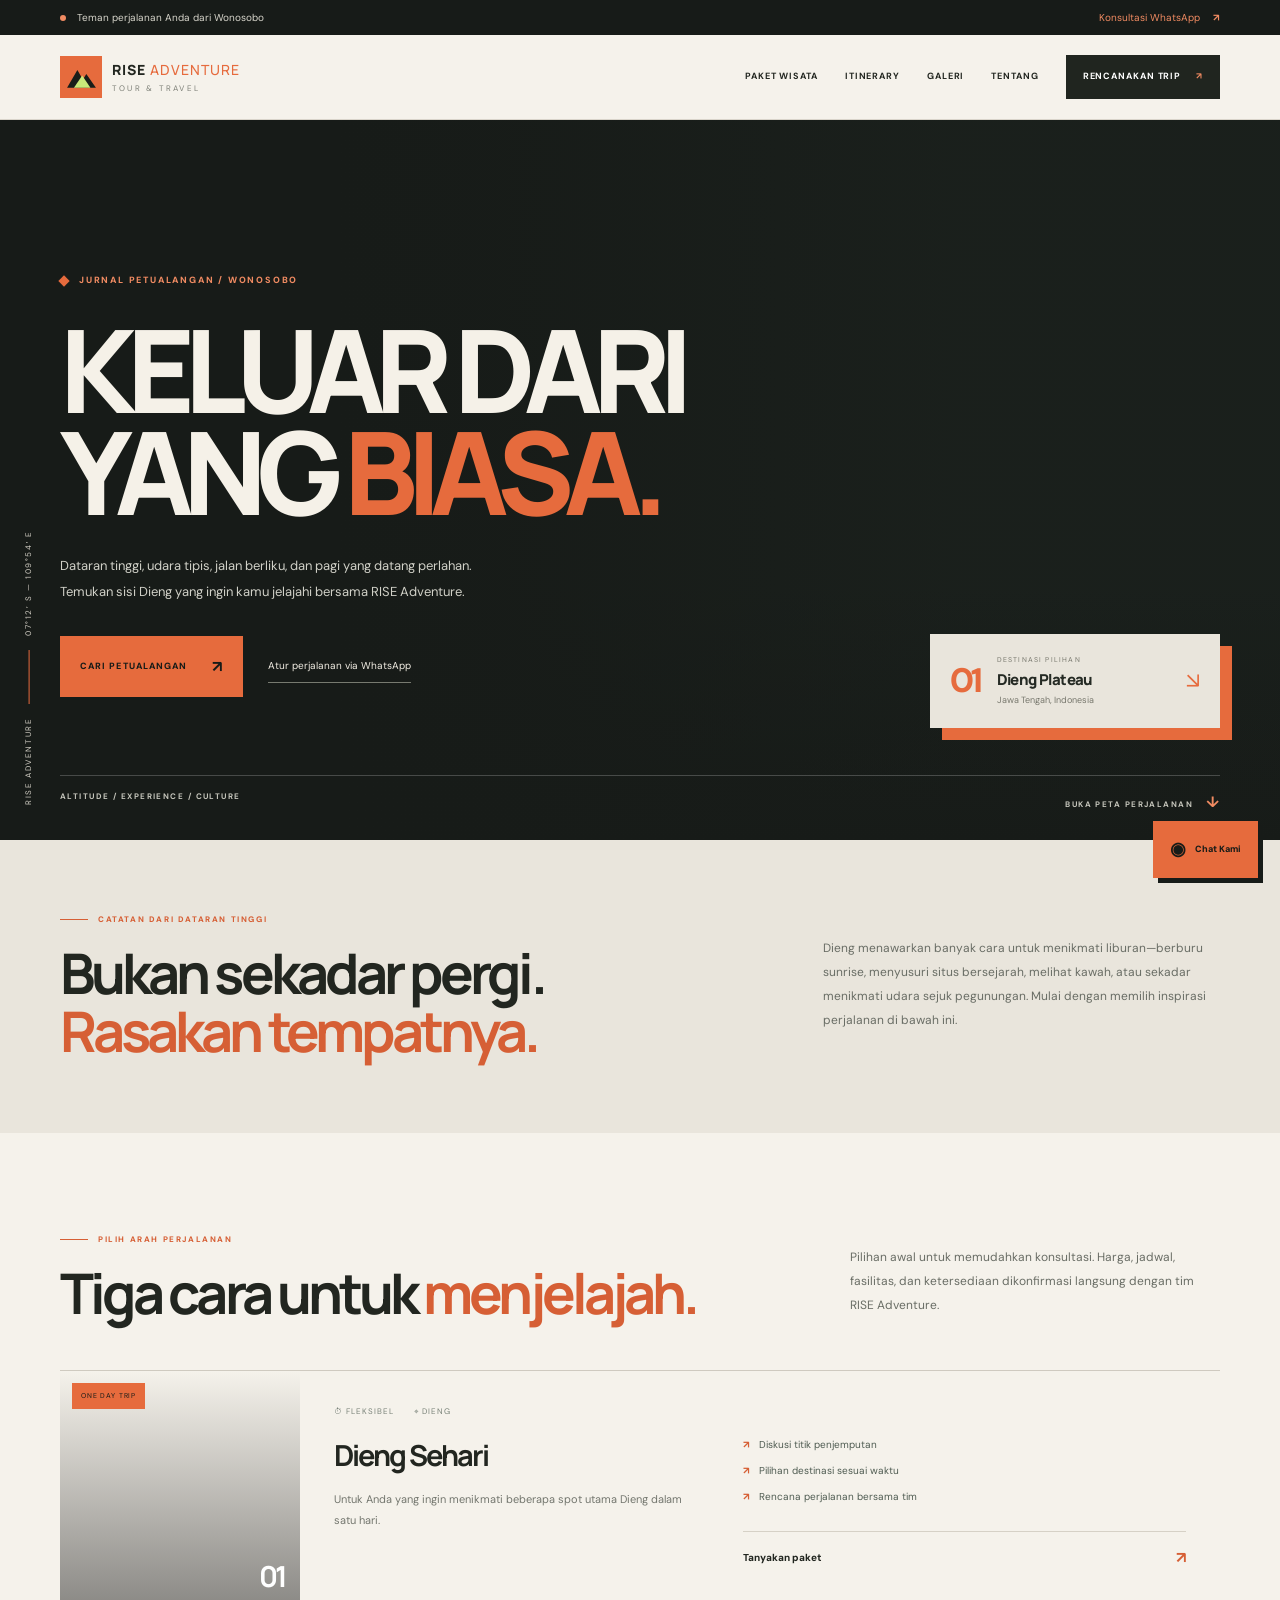
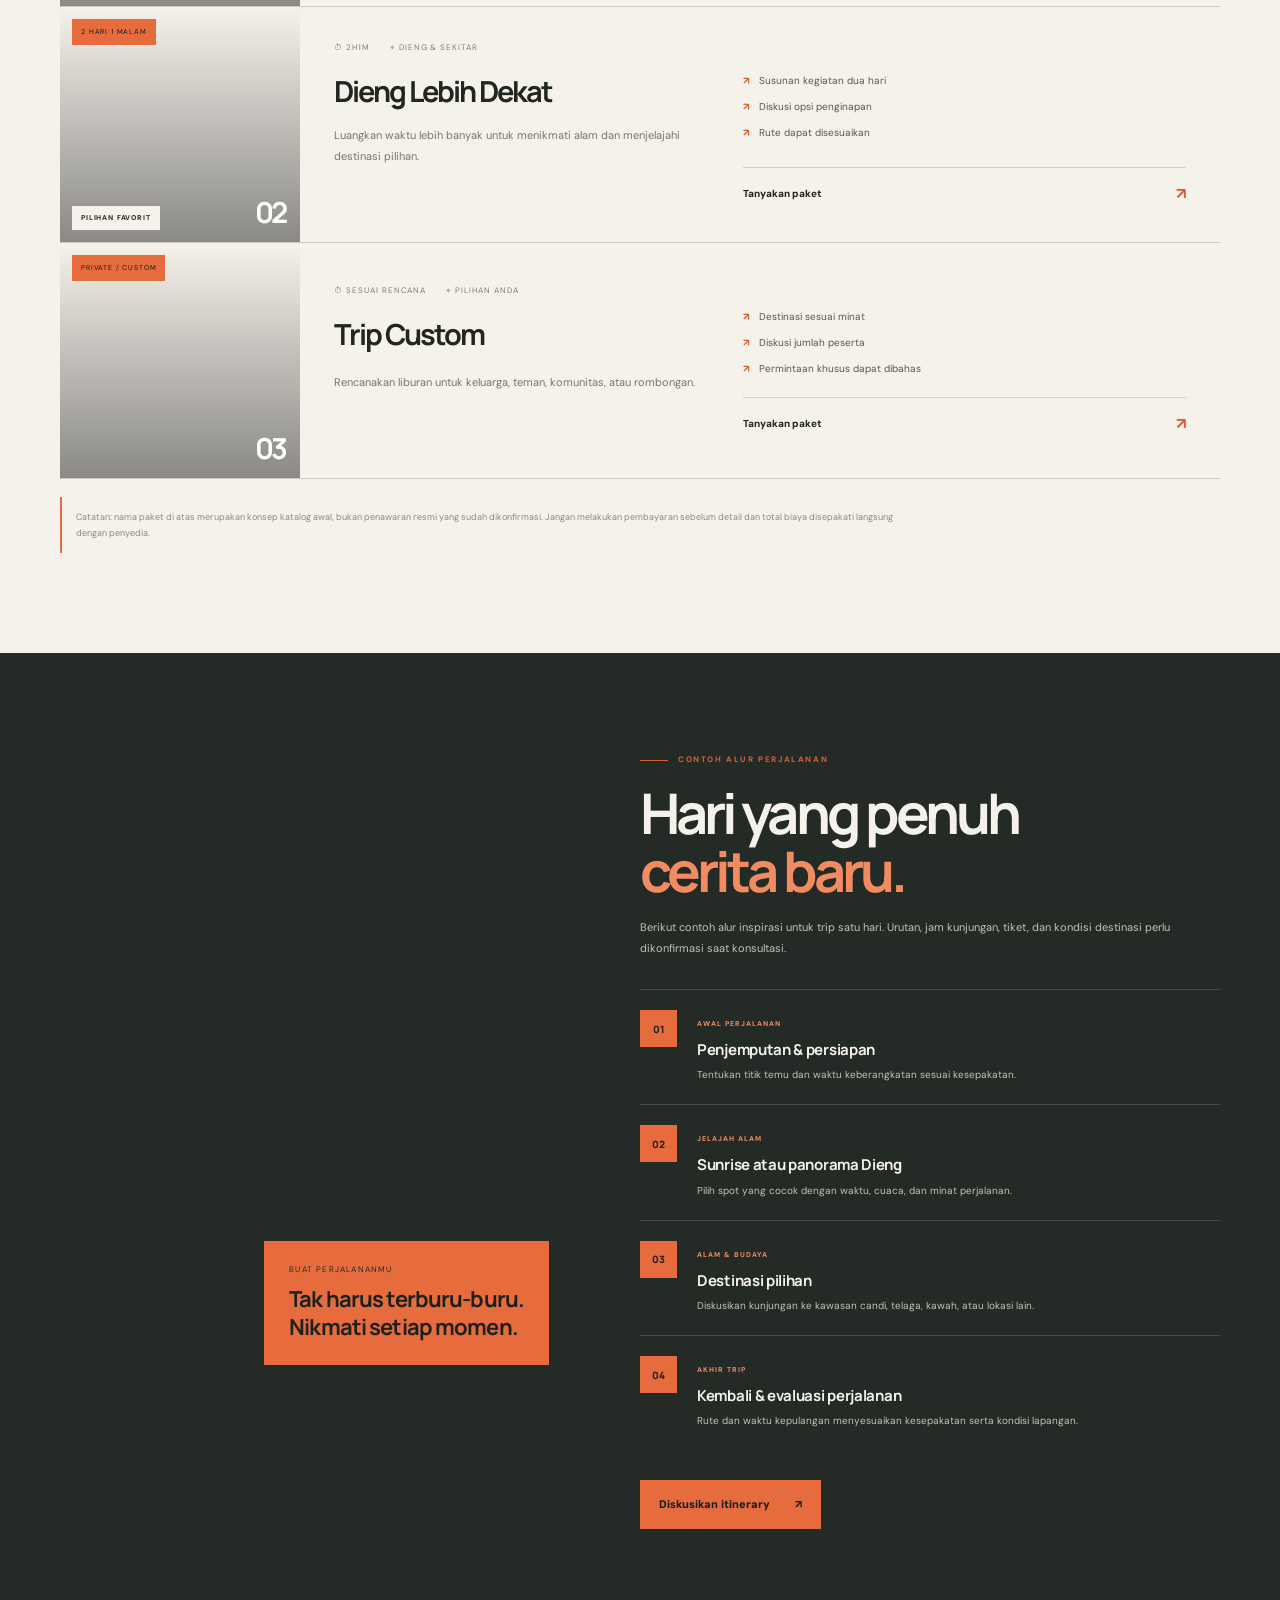
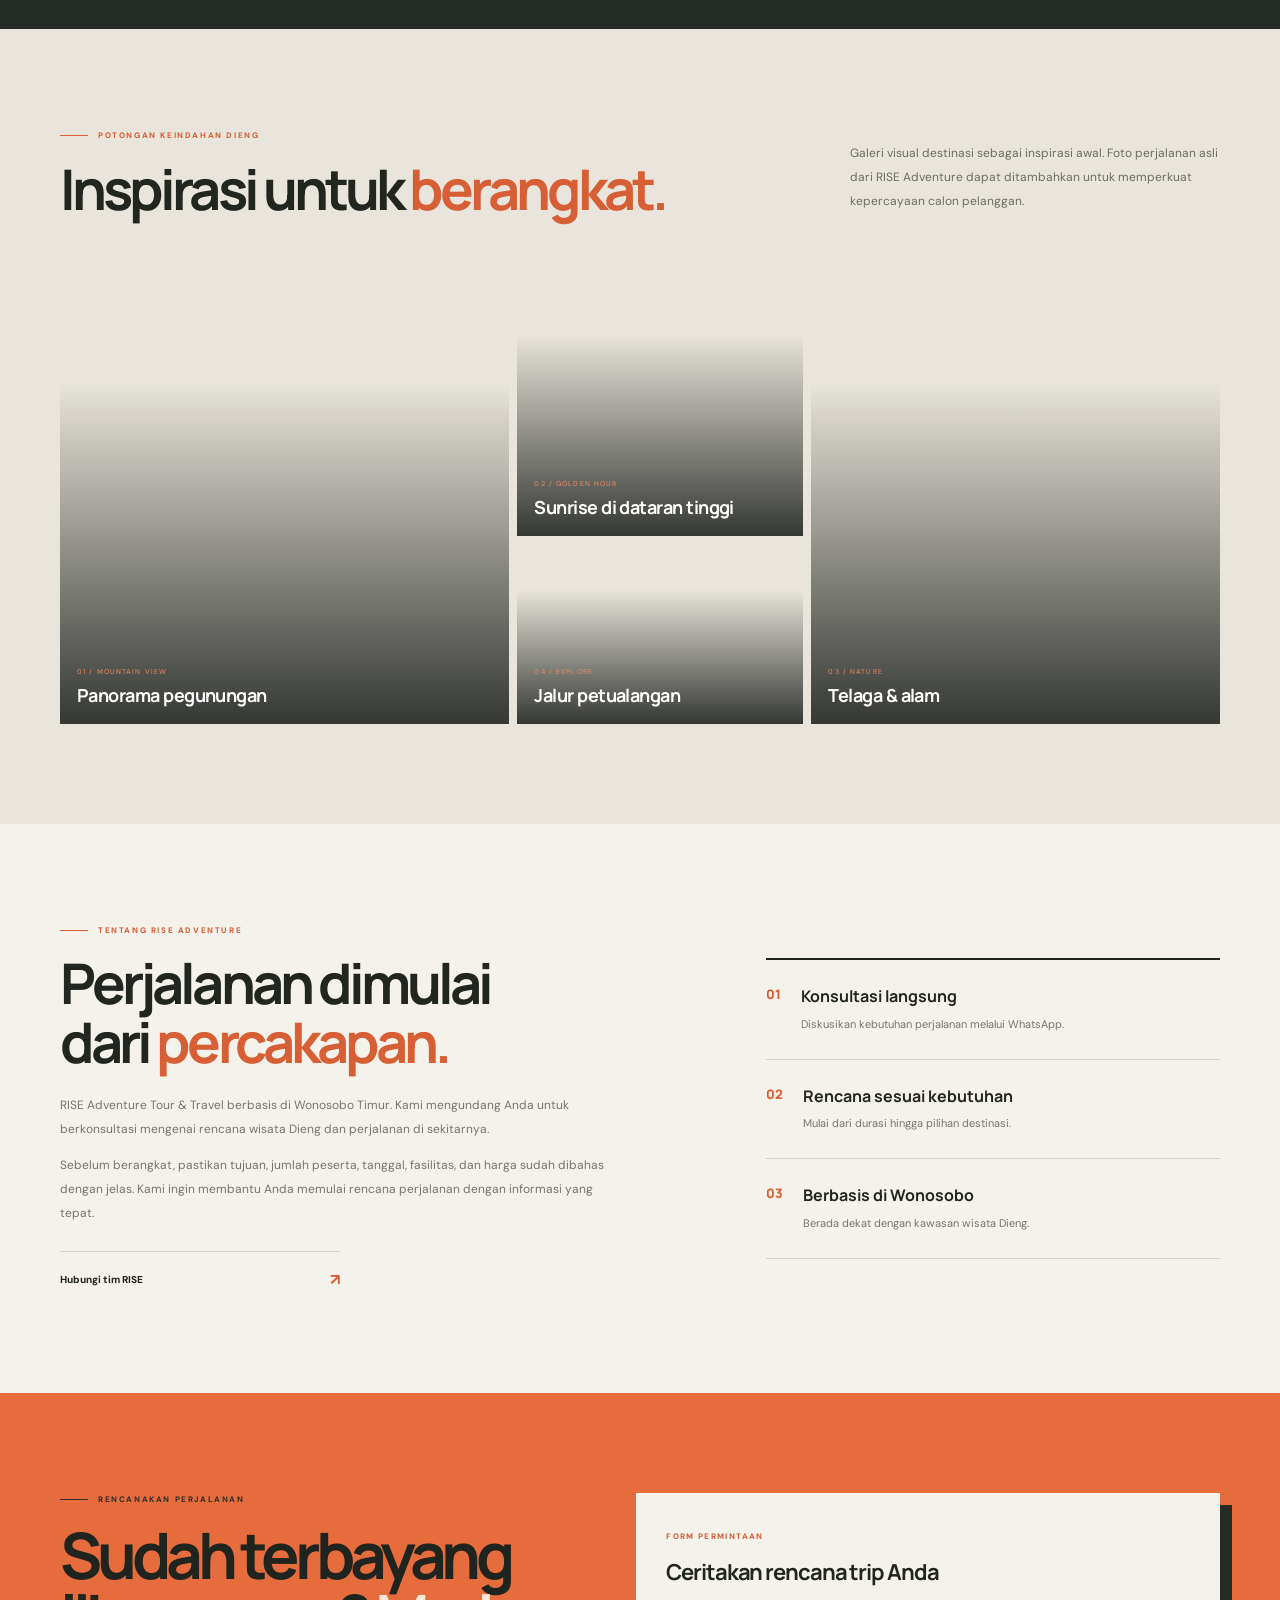
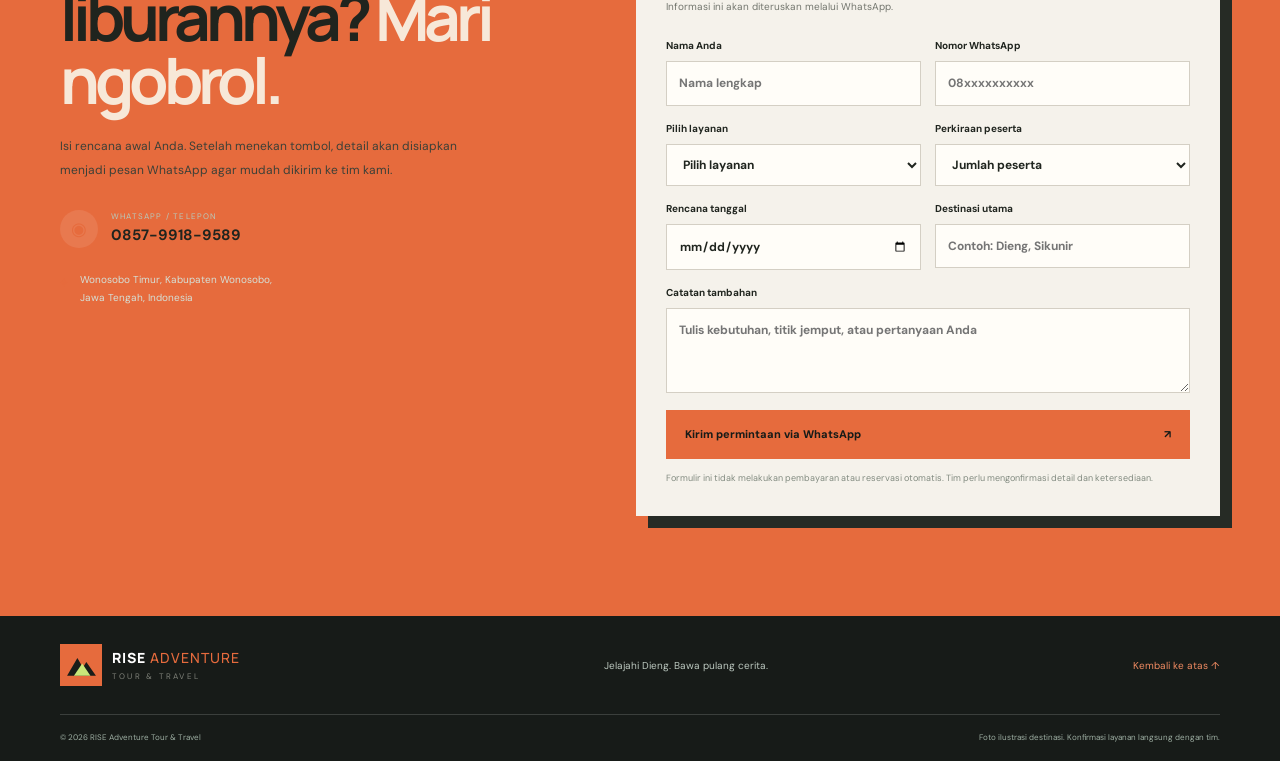
==== commit 834459fb: "Initial commit" ====
--- a/index.html
+++ b/index.html
@@ -17,17 +17,25 @@
     <nav class="nav" id="nav"><a href="#paket">Paket Wisata</a><a href="#itinerary">Itinerary</a><a href="#galeri">Galeri</a><a href="#tentang">Tentang</a><a class="nav-button" href="#kontak">Rencanakan Trip <b>↗</b></a></nav>
   </div></header>
   <main>
-    <section class="hero" id="home"><div class="hero-bg"></div><div class="hero-overlay"></div><div class="wrap hero-inner">
-      <div class="eyebrow light"><span></span> DISCOVER DIENG WITH RISE</div>
-      <h1>Jelajahi Dieng.<br><em>Bawa pulang cerita.</em></h1>
-      <p>Temukan pesona dataran tinggi, sunrise, telaga, dan lanskap pegunungan. Ceritakan rencana Anda, kami bantu diskusikan perjalanan yang sesuai.</p>
-      <div class="hero-actions"><a class="button lime" href="#paket">Lihat Inspirasi Paket <b>↗</b></a><a class="button outline" href="https://wa.me/6285799189589?text=Halo%20RISE%20Adventure%2C%20saya%20ingin%20konsultasi%20paket%20wisata%20Dieng." target="_blank" rel="noopener"><span class="wa-mini">◉</span> Konsultasi WhatsApp</a></div>
-      <div class="hero-bottom"><div class="hero-note"><span class="round-icon">⌖</span><div><small>BERANGKAT DARI</small><strong>Wonosobo, Jawa Tengah</strong></div></div><div class="hero-note"><span class="round-icon">✦</span><div><small>RUTE SESUAI KEBUTUHAN</small><strong>Diskusikan itinerary Anda</strong></div></div><div class="hero-note"><span class="round-icon">↗</span><div><small>HUBUNGI KAMI</small><strong>0857-9918-9589</strong></div></div></div>
-    </div><div class="vertical-label">WONOSOBO · CENTRAL JAVA · INDONESIA</div></section>
+    <section class="hero hero-expedition" id="home">
+      <div class="expedition-photo" aria-hidden="true"></div>
+      <div class="expedition-shade" aria-hidden="true"></div>
+      <div class="expedition-rail"><span>RISE ADVENTURE</span><i></i><span>07°12′ S — 109°54′ E</span></div>
+      <div class="wrap expedition-layout">
+        <div class="expedition-copy">
+          <div class="expedition-kicker"><span class="kicker-dot"></span> JURNAL PETUALANGAN / WONOSOBO</div>
+          <h1>Keluar dari<br>yang <em>biasa.</em></h1>
+          <p>Dataran tinggi, udara tipis, jalan berliku, dan pagi yang datang perlahan. Temukan sisi Dieng yang ingin kamu jelajahi bersama RISE Adventure.</p>
+          <div class="expedition-actions"><a class="button expedition-button" href="#paket">CARI PETUALANGAN <b>↗</b></a><a class="expedition-wa" href="https://wa.me/6285799189589?text=Halo%20RISE%20Adventure%2C%20saya%20ingin%20merencanakan%20perjalanan%20ke%20Dieng." target="_blank" rel="noopener">Atur perjalanan via WhatsApp</a></div>
+        </div>
+        <div class="expedition-index"><span class="index-number">01</span><div><small>DESTINASI PILIHAN</small><strong>Dieng Plateau</strong><p>Jawa Tengah, Indonesia</p></div><span class="index-arrow">↘</span></div>
+        <div class="expedition-bottom"><span>ALTITUDE / EXPERIENCE / CULTURE</span><span>BUKA PETA PERJALANAN <b>↓</b></span></div>
+      </div>
+    </section>
 
-    <section class="intro section"><div class="wrap intro-grid"><div><div class="eyebrow"><span></span> YOUR NEXT ADVENTURE</div><h2>Alam yang menenangkan.<br><em>Pengalaman yang membekas.</em></h2></div><p>Dieng menawarkan banyak cara untuk menikmati liburan—berburu sunrise, menyusuri situs bersejarah, melihat kawah, atau sekadar menikmati udara sejuk pegunungan. Mulai dengan memilih inspirasi perjalanan di bawah ini.</p></div></section>
+    <section class="intro section"><div class="wrap intro-grid"><div><div class="eyebrow"><span></span> CATATAN DARI DATARAN TINGGI</div><h2>Bukan sekadar pergi.<br><em>Rasakan tempatnya.</em></h2></div><p>Dieng menawarkan banyak cara untuk menikmati liburan—berburu sunrise, menyusuri situs bersejarah, melihat kawah, atau sekadar menikmati udara sejuk pegunungan. Mulai dengan memilih inspirasi perjalanan di bawah ini.</p></div></section>
 
-    <section class="packages section" id="paket"><div class="wrap"><div class="section-head"><div><div class="eyebrow"><span></span> TEMUKAN PERJALANANMU</div><h2>Inspirasi paket <em>wisata Dieng.</em></h2></div><p>Pilihan awal untuk memudahkan konsultasi. Harga, jadwal, fasilitas, dan ketersediaan dikonfirmasi langsung dengan tim RISE Adventure.</p></div>
+    <section class="packages section" id="paket"><div class="wrap"><div class="section-head"><div><div class="eyebrow"><span></span> PILIH ARAH PERJALANAN</div><h2>Tiga cara untuk <em>menjelajah.</em></h2></div><p>Pilihan awal untuk memudahkan konsultasi. Harga, jadwal, fasilitas, dan ketersediaan dikonfirmasi langsung dengan tim RISE Adventure.</p></div>
       <div class="package-grid">
         <article class="package-card"><div class="package-photo photo-one"><span class="tag">ONE DAY TRIP</span><span class="photo-no">01</span></div><div class="package-body"><div class="package-meta"><span>⏱ Fleksibel</span><span>⌖ Dieng</span></div><h3>Dieng Sehari</h3><p>Untuk Anda yang ingin menikmati beberapa spot utama Dieng dalam satu hari.</p><ul><li>Diskusi titik penjemputan</li><li>Pilihan destinasi sesuai waktu</li><li>Rencana perjalanan bersama tim</li></ul><a class="text-link package-ask" data-package="Dieng Sehari" href="#kontak">Tanyakan paket <b>↗</b></a></div></article>
         <article class="package-card popular"><div class="package-photo photo-two"><span class="tag">2 HARI 1 MALAM</span><span class="photo-no">02</span><span class="featured">PILIHAN FAVORIT</span></div><div class="package-body"><div class="package-meta"><span>⏱ 2H1M</span><span>⌖ Dieng & sekitar</span></div><h3>Dieng Lebih Dekat</h3><p>Luangkan waktu lebih banyak untuk menikmati alam dan menjelajahi destinasi pilihan.</p><ul><li>Susunan kegiatan dua hari</li><li>Diskusi opsi penginapan</li><li>Rute dapat disesuaikan</li></ul><a class="text-link package-ask" data-package="Dieng 2 Hari 1 Malam" href="#kontak">Tanyakan paket <b>↗</b></a></div></article>
--- a/style.css
+++ b/style.css
@@ -1 +1,36 @@
 :root{--forest:#102a25;--forest2:#1b4035;--lime:#c9e879;--cream:#f4f3eb;--paper:#fffefa;--ink:#19251f;--muted:#6b756e;--line:#e4e6dd;--head:'Manrope',sans-serif;--body:'DM Sans',sans-serif}*{box-sizing:border-box}html{scroll-behavior:smooth;scroll-padding-top:90px}body{margin:0;color:var(--ink);background:var(--paper);font-family:var(--body);font-size:14px;line-height:1.7}a{color:inherit;text-decoration:none}button,input,select,textarea{font:inherit}.wrap{width:min(1160px,calc(100% - 48px));margin:auto}.topbar{background:#0a211c;color:#dce8df;font-size:10px}.topbar-inner{display:flex;align-items:center;justify-content:space-between;min-height:35px}.topbar a{color:var(--lime)}.topbar b{margin-left:10px}.pulse{display:inline-block;width:6px;height:6px;border-radius:50%;background:var(--lime);margin-right:8px}.header{position:sticky;top:0;z-index:20;background:rgba(255,254,250,.96);backdrop-filter:blur(14px);border-bottom:1px solid #e8e9e1}.nav-wrap{height:78px;display:flex;justify-content:space-between;align-items:center}.brand{display:flex;gap:10px;align-items:center}.logo{width:42px;height:42px;background:var(--forest);border-radius:11px;color:white;display:grid;place-items:center}.logo svg{width:32px}.brand>span:last-child{display:flex;flex-direction:column;line-height:1.2}.brand strong{font:800 15px var(--head);letter-spacing:.02em}.brand em{font-style:normal;font-weight:500}.brand small{font-size:8px;letter-spacing:.23em;margin-top:5px;color:#788179}.nav{display:flex;align-items:center;gap:29px;font-size:11px;font-weight:700}.nav>a:not(.nav-button):hover,.text-link:hover{color:#66862c}.nav-button{padding:13px 16px;background:var(--forest);color:white;border-radius:4px}.nav-button b{color:var(--lime);margin-left:12px}.nav-toggle{display:none;border:0;background:none;padding:8px}.nav-toggle span{display:block;width:23px;height:2px;background:var(--forest);margin:5px}.hero{min-height:660px;position:relative;display:flex;align-items:center;background:var(--forest);color:#fff;overflow:hidden}.hero-bg,.hero-overlay{position:absolute;inset:0}.hero-bg{background:url('https://images.unsplash.com/photo-1464822759023-fed622ff2c3b?auto=format&fit=crop&w=2200&q=85') center 48%/cover;transform:scale(1.02)}.hero-overlay{background:linear-gradient(90deg,rgba(7,27,22,.91),rgba(7,27,22,.62) 48%,rgba(7,27,22,.12)),linear-gradient(0deg,rgba(7,27,22,.55),transparent 50%)}.hero-inner{position:relative;padding:64px 0 36px}.eyebrow{display:flex;align-items:center;gap:10px;font-size:9px;letter-spacing:.19em;font-weight:800;color:#738c3b;margin-bottom:17px}.eyebrow>span{display:inline-block;width:28px;height:1px;background:currentColor}.eyebrow.light{color:var(--lime)}h1,h2,h3{font-family:var(--head);margin:0;letter-spacing:-.05em}h1{font-size:clamp(43px,6.3vw,76px);line-height:1.08;font-weight:700}h1 em,h2 em{font-style:normal;color:var(--lime)}.hero-inner>p{max-width:520px;color:#dbe5dd;font-size:14px;line-height:1.9;margin:24px 0 28px}.hero-actions{display:flex;gap:12px;flex-wrap:wrap}.button{border:0;display:inline-flex;align-items:center;justify-content:space-between;gap:25px;padding:15px 19px;border-radius:4px;font-size:11px;font-weight:800;cursor:pointer;transition:transform .2s,background .2s}.button:hover{transform:translateY(-2px)}.button.lime{background:var(--lime);color:var(--forest)}.button.outline{border:1px solid rgba(255,255,255,.5);color:white;background:rgba(255,255,255,.06)}.button.outline:hover{background:rgba(255,255,255,.12)}.wa-mini{font-size:16px}.hero-bottom{display:flex;gap:35px;margin-top:64px;padding-top:22px;border-top:1px solid rgba(255,255,255,.22);max-width:780px}.hero-note{display:flex;align-items:center;gap:11px}.round-icon{width:34px;height:34px;border-radius:50%;display:grid;place-items:center;background:rgba(255,255,255,.13);color:var(--lime);font-size:17px}.hero-note div{display:flex;flex-direction:column}.hero-note small{font-size:7px;letter-spacing:.14em;color:#bdcdc2}.hero-note strong{font-size:10px}.vertical-label{position:absolute;right:24px;top:50%;writing-mode:vertical-rl;transform:translateY(-50%);font-size:8px;letter-spacing:.2em;color:#e5ebe6}.section{padding:95px 0}.intro{background:var(--cream);padding:62px 0}.intro-grid{display:grid;grid-template-columns:1fr .72fr;gap:80px;align-items:end}.intro h2,.section-head h2,.about h2,.itinerary h2{font-size:clamp(32px,4vw,47px);line-height:1.18}.intro h2 em,.section-head h2 em,.about h2 em,.itinerary h2 em{color:#718c37}.intro-grid>p{margin:0 0 5px;font-size:12px;color:var(--muted);line-height:1.95}.section-head{display:flex;justify-content:space-between;align-items:end;gap:35px;margin-bottom:35px}.section-head>p{max-width:370px;color:var(--muted);font-size:11px;line-height:1.9;margin:0 0 5px}.package-grid{display:grid;grid-template-columns:repeat(3,1fr);gap:18px}.package-card{border:1px solid var(--line);border-radius:6px;overflow:hidden;background:white;transition:transform .2s,box-shadow .2s}.package-card:hover{transform:translateY(-4px);box-shadow:0 14px 36px #112a2012}.package-photo{height:220px;position:relative;background-size:cover;background-position:center}.photo-one{background-image:linear-gradient(0deg,#0b211b44,transparent),url('https://images.unsplash.com/photo-1464822759023-fed622ff2c3b?auto=format&fit=crop&w=900&q=80')}.photo-two{background-image:linear-gradient(0deg,#0b211b44,transparent),url('https://images.unsplash.com/photo-1519681393784-d120267933ba?auto=format&fit=crop&w=900&q=80')}.photo-three{background-image:linear-gradient(0deg,#0b211b44,transparent),url('https://images.unsplash.com/photo-1470770841072-f978cf4d019e?auto=format&fit=crop&w=900&q=80')}.tag{position:absolute;top:15px;left:15px;background:#102a25d9;color:#fff;padding:7px 9px;border-radius:3px;font-size:8px;letter-spacing:.12em}.photo-no{position:absolute;right:16px;top:14px;color:#fff;font:700 12px var(--head)}.featured{position:absolute;bottom:14px;left:15px;background:var(--lime);color:var(--forest);padding:6px 9px;border-radius:3px;font-size:7px;letter-spacing:.12em;font-weight:800}.package-body{padding:21px 22px 20px}.package-meta{display:flex;justify-content:space-between;gap:8px;color:#788278;font-size:9px}.package-body h3{font-size:21px;margin:12px 0 9px}.package-body>p{font-size:11px;line-height:1.85;color:var(--muted);min-height:60px;margin:0 0 15px}.package-body ul{list-style:none;padding:0;margin:0 0 18px;display:grid;gap:7px}.package-body li{font-size:10px;color:#4e5b51}.package-body li:before{content:'✓';color:#77923b;font-weight:800;margin-right:9px}.text-link{font-size:10px;font-weight:800;display:flex;justify-content:space-between;align-items:center;border-top:1px solid var(--line);padding-top:14px}.text-link b{font-size:16px;color:#718c37}.disclaimer{font-size:9px;color:#848c82;margin:18px 0 0;line-height:1.8}.itinerary{background:var(--cream)}.itinerary-grid{display:grid;grid-template-columns:.9fr 1fr;gap:80px;align-items:center}.itinerary-image{position:relative;min-height:600px;border-radius:5px;background:url('https://images.unsplash.com/photo-1470770841072-f978cf4d019e?auto=format&fit=crop&w=1100&q=85') center/cover}.image-caption{position:absolute;left:0;bottom:35px;background:var(--forest);color:white;padding:22px 25px;max-width:82%}.image-caption small{display:block;color:var(--lime);font-size:8px;letter-spacing:.15em;margin-bottom:9px}.image-caption strong{font:700 22px/1.25 var(--head);letter-spacing:-.04em}.itinerary h2{margin-bottom:17px}.muted{font-size:11px;color:var(--muted);line-height:1.9}.timeline{margin:25px 0 25px}.timeline-item{display:flex;gap:16px;padding-bottom:21px;position:relative}.timeline-item:not(:last-child):before{content:'';position:absolute;left:17px;top:36px;bottom:0;width:1px;background:#d7ddce}.timeline-dot{width:35px;height:35px;border:1px solid #cbd6b6;background:#e8eddc;border-radius:50%;display:grid;place-items:center;color:#5f7d2c;font:800 10px var(--head);flex-shrink:0}.timeline-item small{font-size:7px;letter-spacing:.14em;color:#7c934a;font-weight:800}.timeline-item h3{font-size:14px;letter-spacing:-.02em;margin:3px 0 4px}.timeline-item p{font-size:10px;color:var(--muted);margin:0;line-height:1.8}.button.dark{background:var(--forest);color:white}.button.dark b{color:var(--lime)}.gallery{background:var(--paper)}.gallery-grid{display:grid;grid-template-columns:1.15fr .85fr .85fr;grid-template-rows:210px 210px;gap:14px}.gallery-tile{position:relative;border-radius:5px;overflow:hidden;background-size:cover;background-position:center;display:flex;flex-direction:column;justify-content:end;padding:20px;color:#fff;isolation:isolate}.gallery-tile:before{content:'';position:absolute;inset:0;background:linear-gradient(0deg,#071b16db,transparent 70%);z-index:-1}.gallery-tile span{font-size:7px;letter-spacing:.16em;color:var(--lime)}.gallery-tile strong{font:700 17px var(--head);letter-spacing:-.03em;margin-top:5px}.gallery-a{grid-row:span 2;background-image:url('https://images.unsplash.com/photo-1464822759023-fed622ff2c3b?auto=format&fit=crop&w=900&q=80')}.gallery-b{background-image:url('https://images.unsplash.com/photo-1519681393784-d120267933ba?auto=format&fit=crop&w=900&q=80')}.gallery-c{background-image:url('https://images.unsplash.com/photo-1470770841072-f978cf4d019e?auto=format&fit=crop&w=900&q=80')}.gallery-d{grid-column:2/4;background-image:url('https://images.unsplash.com/photo-1448375240586-882707db888b?auto=format&fit=crop&w=1000&q=80')}.about{background:#fff}.about-grid{display:grid;grid-template-columns:1fr .85fr;gap:100px;align-items:center}.about h2{margin-bottom:22px}.about-copy>p{font-size:12px;color:var(--muted);line-height:1.95}.about-copy .text-link{max-width:280px;margin-top:26px}.about-facts{border-top:1px solid var(--line)}.fact{display:flex;gap:20px;padding:23px 0;border-bottom:1px solid var(--line)}.fact>span{font:800 13px var(--head);color:#7e9846}.fact strong{font:700 15px var(--head)}.fact p{font-size:11px;color:var(--muted);margin:5px 0 0}.contact{background:var(--forest);color:white}.contact-grid{display:grid;grid-template-columns:.85fr 1fr;gap:80px;align-items:start}.contact-copy .eyebrow{color:var(--lime)}.contact-copy h2{font-size:clamp(35px,4.3vw,52px);line-height:1.16}.contact-copy h2 em{color:var(--lime)}.contact-copy>p{font-size:12px;color:#c7d4cb;line-height:1.9;max-width:410px;margin:22px 0 28px}.contact-phone{display:flex;align-items:center;gap:13px}.phone-icon{width:38px;height:38px;background:#ffffff18;color:var(--lime);display:grid;place-items:center;border-radius:50%;font-size:18px}.contact-phone div{display:flex;flex-direction:column}.contact-phone small{font-size:8px;letter-spacing:.15em;color:#b7c9bc}.contact-phone strong{font-size:15px}.contact-address{display:flex;gap:12px;align-items:flex-start;margin-top:22px;color:var(--lime)}.contact-address p{font-size:10px;line-height:1.8;color:#d5e0d7;margin:0}.trip-form{background:#fff;color:var(--ink);padding:30px;border-radius:6px}.form-heading>span{font-size:8px;letter-spacing:.17em;font-weight:800;color:#728b3d}.form-heading h3{font-size:22px;margin:7px 0}.form-heading p{font-size:10px;color:var(--muted);margin:0 0 22px}.form-row{display:grid;grid-template-columns:1fr 1fr;gap:14px}.trip-form label{display:flex;flex-direction:column;gap:7px;font-size:10px;font-weight:700;margin-bottom:14px}.trip-form input,.trip-form select,.trip-form textarea{width:100%;border:1px solid #dfe3d9;border-radius:4px;padding:11px 12px;background:#fffefa;color:var(--ink);font-size:11px;outline:none}.trip-form input:focus,.trip-form select:focus,.trip-form textarea:focus{border-color:#8ca94d;box-shadow:0 0 0 3px #c9e87930}.trip-form textarea{resize:vertical}.submit-button{width:100%;margin-top:3px}.form-note{display:block;color:#828b80;font-size:8px;line-height:1.7;margin-top:12px}.footer{background:#091f1a;color:#fff}.footer-main{display:flex;justify-content:space-between;align-items:center;padding:28px 0}.footer-brand .logo{background:#25473a}.footer-main>p{font-size:10px;color:#bdc9c0}.back-top{font-size:10px;color:var(--lime)}.footer-bottom{display:flex;justify-content:space-between;gap:12px;padding:16px 0;border-top:1px solid #ffffff1c;color:#9eafa3;font-size:8px}.floating-wa{position:fixed;z-index:30;right:22px;bottom:22px;display:flex;align-items:center;gap:9px;background:var(--lime);color:var(--forest);border-radius:40px;padding:12px 16px;box-shadow:0 8px 25px #0003;font-size:18px;font-weight:800}.floating-wa span{font-size:10px}@media(max-width:900px){.nav{gap:16px}.nav-button{padding:11px}.hero-bottom{gap:18px}.intro-grid,.itinerary-grid,.about-grid,.contact-grid{gap:45px}.package-photo{height:185px}.package-body{padding:18px}.package-body h3{font-size:18px}.gallery-grid{grid-template-rows:180px 180px}}@media(max-width:700px){.wrap{width:calc(100% - 36px)}.topbar-inner{font-size:8px;min-height:32px}.nav-wrap{height:68px}.brand strong{font-size:13px}.logo{width:37px;height:37px}.nav-toggle{display:block}.nav{display:none;position:absolute;top:68px;left:0;right:0;background:var(--paper);padding:16px 22px 22px;box-shadow:0 15px 25px #0001;align-items:stretch;gap:0;flex-direction:column}.nav.open{display:flex}.nav>a:not(.nav-button){padding:12px 0;border-bottom:1px solid var(--line)}.nav-button{margin-top:13px;text-align:center}.hero{min-height:660px}.hero-bg{background-position:58% center}.hero-overlay{background:linear-gradient(90deg,#071b16e8,#071b1690),linear-gradient(0deg,#071b1670,transparent)}.hero-inner{padding:65px 0 35px}.hero-inner>p{font-size:12px}.hero-bottom{display:grid;grid-template-columns:1fr 1fr;gap:18px;margin-top:45px}.hero-note:last-child{grid-column:1/3}.vertical-label{display:none}.section{padding:68px 0}.intro{padding:50px 0}.intro-grid{grid-template-columns:1fr;gap:18px}.intro h2,.section-head h2,.about h2,.itinerary h2{font-size:35px}.intro-grid>p{font-size:11px}.section-head{display:block;margin-bottom:25px}.section-head>p{margin-top:16px}.package-grid{grid-template-columns:1fr;gap:15px}.package-photo{height:220px}.package-body{padding:21px}.package-body h3{font-size:21px}.package-body>p{min-height:0}.itinerary-grid{grid-template-columns:1fr;gap:35px}.itinerary-image{min-height:390px}.image-caption{bottom:20px;padding:18px}.image-caption strong{font-size:19px}.gallery-grid{grid-template-columns:1fr 1fr;grid-template-rows:190px 160px 160px}.gallery-a{grid-row:span 2}.gallery-d{grid-column:1/3}.gallery-tile{padding:14px}.gallery-tile strong{font-size:14px}.about-grid{grid-template-columns:1fr;gap:32px}.contact-grid{grid-template-columns:1fr;gap:34px}.contact-copy h2{font-size:39px}.trip-form{padding:22px 18px}.form-row{grid-template-columns:1fr;gap:0}.footer-main{align-items:flex-start;flex-direction:column;gap:16px}.footer-bottom{flex-direction:column}.floating-wa{right:14px;bottom:14px;padding:11px 13px}.floating-wa span{display:none}}@media(prefers-reduced-motion:reduce){html{scroll-behavior:auto}*,*:before,*:after{transition:none!important}}
+
+
+/* === 2026 editorial hero redesign: distinct opening composition === */
+.hero-editorial{position:relative;min-height:690px;background:#e9e5d9;color:#182820;overflow:hidden;isolation:isolate}
+.hero-editorial-photo{position:absolute;inset:0 0 0 36%;z-index:-2;background-image:url('https://images.unsplash.com/photo-1470770841072-f978cf4d019e?auto=format&fit=crop&w=2000&q=90');background-position:center 53%;background-size:cover;filter:saturate(.8)}
+.hero-editorial-tint{position:absolute;inset:0;z-index:-1;background:linear-gradient(90deg,#f0eee5 0%,#f0eee5 31%,rgba(240,238,229,.91) 40%,rgba(240,238,229,.25) 67%,rgba(12,33,25,.14) 100%)}
+.hero-editorial-layout{min-height:690px;position:relative;display:grid;grid-template-columns:1.02fr .78fr;align-items:center;gap:9%;padding-top:55px;padding-bottom:85px}
+.hero-editorial-copy{padding:10px 0 22px;max-width:550px}
+.editorial-kicker{display:flex;align-items:center;gap:12px;font-size:9px;font-weight:800;letter-spacing:.19em;color:#536d3d;margin-bottom:28px}
+.editorial-kicker>span{font-family:var(--head);font-size:12px;color:#182820;letter-spacing:0}.editorial-kicker i{width:33px;height:1px;background:#829b5a}
+.hero-editorial h1{font-size:clamp(48px,6.2vw,79px);line-height:1.02;letter-spacing:-.075em;color:#16271f;margin-bottom:25px}.hero-editorial h1 em{color:#647e3e;font-style:normal}.hero-editorial-copy>p{max-width:440px;font-size:13px;line-height:1.95;color:#5d675e;margin-bottom:28px}
+.hero-editorial .hero-actions{align-items:center;gap:23px}.hero-editorial .button.lime{background:#c6df91;color:#1d3326;padding:16px 19px}.editorial-text-link{font-size:11px;font-weight:800;border-bottom:1px solid #9ba68d;padding:10px 0}.editorial-text-link span{margin-left:9px;color:#6b853e;font-size:16px}
+.editorial-location{display:flex;align-items:center;gap:12px;margin-top:53px;padding-top:19px;border-top:1px solid #d3d5c9;max-width:360px}.location-pin{width:34px;height:34px;display:grid;place-items:center;background:#dfe5d2;border-radius:50%;font-size:19px;color:#476239}.editorial-location>span:last-child{display:flex;flex-direction:column}.editorial-location small{font-size:8px;letter-spacing:.15em;color:#7b8378}.editorial-location strong{font-size:11px;margin-top:2px}
+.hero-sidecard{align-self:center;background:#f8f7f0;padding:12px;width:100%;max-width:345px;justify-self:end;box-shadow:0 24px 70px #142a241f;transform:translateY(8px);border:1px solid #ffffffa8}.sidecard-top{display:flex;align-items:center;justify-content:space-between;padding:8px 9px 12px;font-size:8px;letter-spacing:.16em;font-weight:800;color:#5b6d4b}.sidecard-star{font-size:18px;color:#7d974e}.sidecard-image{height:178px;background:url('https://images.unsplash.com/photo-1464822759023-fed622ff2c3b?auto=format&fit=crop&w=800&q=85') center 52%/cover}.sidecard-content{padding:20px 12px 15px}.sidecard-content>small{font-size:7px;letter-spacing:.16em;color:#72864b;font-weight:800}.sidecard-content h2{font-size:25px;line-height:1.17;letter-spacing:-.06em;margin:9px 0 10px;color:#1a2b21}.sidecard-content p{font-size:10px;line-height:1.8;color:#6b746a;margin-bottom:15px}.sidecard-content>a{display:flex;justify-content:space-between;border-top:1px solid #dedfd4;padding-top:13px;font-size:10px;font-weight:800}.sidecard-content>a span{font-size:16px;color:#718c37}.sidecard-index{display:flex;justify-content:space-between;align-items:center;background:#e9ebdf;padding:11px 12px}.sidecard-index strong{font:800 10px var(--head);letter-spacing:.13em}.sidecard-index span{font-size:7px;letter-spacing:.12em;color:#6b7568}.hero-editorial-bottom{position:absolute;bottom:22px;left:0;right:0;display:flex;justify-content:space-between;padding-top:13px;border-top:1px solid #aeb5a344;font-size:7px;letter-spacing:.17em;color:#687366;font-weight:800}.hero-editorial-bottom b{font-size:13px;margin-left:8px;color:#506b39}
+@media(max-width:900px){.hero-editorial-layout{gap:4%;grid-template-columns:1fr .72fr}.hero-editorial h1{font-size:clamp(45px,6.5vw,66px)}.hero-sidecard{max-width:300px}.sidecard-image{height:145px}.sidecard-content h2{font-size:22px}.hero-editorial-photo{left:28%}.hero-editorial-tint{background:linear-gradient(90deg,#f0eee5 0%,#f0eee5 25%,rgba(240,238,229,.88) 39%,rgba(240,238,229,.18) 75%)}}
+@media(max-width:700px){.hero-editorial{min-height:auto}.hero-editorial-photo{inset:0;background-position:center;background-image:url('https://images.unsplash.com/photo-1470770841072-f978cf4d019e?auto=format&fit=crop&w=1200&q=85')}.hero-editorial-tint{background:linear-gradient(90deg,rgba(240,238,229,.96),rgba(240,238,229,.84)),linear-gradient(0deg,rgba(240,238,229,.7),transparent)}.hero-editorial-layout{min-height:auto;grid-template-columns:1fr;gap:30px;padding-top:58px;padding-bottom:73px}.hero-editorial-copy{padding:0}.editorial-kicker{margin-bottom:23px}.hero-editorial h1{font-size:clamp(48px,13vw,68px);max-width:450px}.hero-editorial-copy>p{font-size:12px;max-width:410px}.hero-editorial .hero-actions{gap:16px;align-items:flex-start;flex-wrap:wrap}.hero-editorial .button.lime{padding:14px 15px}.editorial-text-link{font-size:10px}.editorial-location{margin-top:31px;max-width:none}.hero-sidecard{justify-self:start;max-width:100%;display:grid;grid-template-columns:.85fr 1fr;gap:0;padding:9px;transform:none;box-shadow:0 12px 35px #142a2418}.sidecard-top{grid-column:1/3;padding:6px 8px 10px}.sidecard-image{height:100%;min-height:175px;grid-column:1;grid-row:2/4}.sidecard-content{grid-column:2;grid-row:2;padding:11px 12px}.sidecard-content h2{font-size:20px}.sidecard-content p{font-size:9px}.sidecard-index{grid-column:2;grid-row:3;padding:9px 12px;gap:5px;align-items:flex-start;flex-direction:column}.sidecard-index span{font-size:6px}.hero-editorial-bottom{bottom:18px;font-size:6px;letter-spacing:.1em}.hero-editorial-bottom b{margin-left:3px}}
+@media(max-width:380px){.hero-editorial .hero-actions{flex-direction:column;gap:8px}.hero-sidecard{grid-template-columns:.75fr 1fr}.sidecard-content h2{font-size:18px}.hero-editorial-bottom{font-size:5px}}
+
+
+/* === RISE ADVENTURE / EXPEDITION FIELD JOURNAL ART DIRECTION === */
+:root{--forest:#171b18;--forest2:#242b25;--lime:#e66b3d;--cream:#e9e5dc;--paper:#f5f2eb;--ink:#20251f;--muted:#73766e;--line:#d6d1c6;--head:'Manrope',sans-serif;--body:'DM Sans',sans-serif}
+body{background:var(--paper);color:#222620}::selection{background:#e66b3d;color:#fff}
+.topbar{background:#171b18;color:#d7d5cb}.topbar a{color:#f08b62}.pulse{background:#f08b62}
+.header{background:#f5f2eb;border-bottom:1px solid #d9d4ca;backdrop-filter:none}.nav-wrap{height:84px}.logo{background:#e66b3d;border-radius:0;color:#191d19}.logo svg{width:33px}.brand strong{font-size:14px;letter-spacing:.07em}.brand em{color:#e66b3d}.brand small{letter-spacing:.28em;color:#7e8078}.nav{gap:27px;text-transform:uppercase;font-size:9px;letter-spacing:.1em}.nav>a:not(.nav-button):hover,.text-link:hover{color:#e66b3d}.nav-button{background:#20251f;color:#fff;border-radius:0;padding:14px 17px}.nav-button b{color:#f08b62}
+.hero-expedition{min-height:720px;background:#1b211d;color:#f4f0e7;position:relative;display:block;overflow:hidden;isolation:isolate}.expedition-photo{position:absolute;z-index:-3;inset:0 0 0 27%;background:url('https://images.unsplash.com/photo-1464822759023-fed622ff2c3b?auto=format&fit=crop&w=2200&q=90') center 47%/cover;filter:grayscale(35%) saturate(.75)}.expedition-shade{position:absolute;z-index:-2;inset:0;background:linear-gradient(90deg,#171b18 0%,#171b18 26%,rgba(23,27,24,.9) 39%,rgba(23,27,24,.24) 75%,rgba(23,27,24,.25)),linear-gradient(0deg,#171b18 0%,transparent 35%)}.expedition-rail{position:absolute;left:22px;top:35px;bottom:35px;display:flex;align-items:center;gap:14px;writing-mode:vertical-rl;transform:rotate(180deg);font-size:8px;letter-spacing:.2em;color:#d4d0c6;z-index:1}.expedition-rail i{display:block;width:1px;height:54px;background:#e66b3d}.expedition-layout{position:relative;min-height:720px;padding-top:105px;padding-bottom:95px;display:flex;flex-direction:column;justify-content:center}.expedition-copy{max-width:720px;position:relative;z-index:2}.expedition-kicker{display:flex;align-items:center;gap:11px;color:#f08b62;font-size:9px;letter-spacing:.2em;font-weight:800;margin-bottom:29px}.kicker-dot{width:8px;height:8px;background:#e66b3d;display:inline-block;transform:rotate(45deg)}.hero-expedition h1{font-size:clamp(65px,9vw,125px);line-height:.89;letter-spacing:-.09em;font-weight:800;margin:0 0 30px;color:#f5f1e8;text-transform:uppercase}.hero-expedition h1 em{font-style:normal;color:#e66b3d}.expedition-copy>p{max-width:425px;color:#d0d0c7;font-size:13px;line-height:2;margin:0 0 31px}.expedition-actions{display:flex;align-items:center;gap:25px;flex-wrap:wrap}.expedition-button{background:#e66b3d;color:#171b18;border-radius:0;padding:17px 20px;font-size:9px;letter-spacing:.12em}.expedition-button b{font-size:16px}.expedition-wa{color:#f3eee4;font-size:10px;border-bottom:1px solid #777a70;padding:8px 0}.expedition-index{position:absolute;right:0;bottom:112px;display:flex;align-items:center;gap:17px;padding:18px 20px;background:#e9e5dc;color:#252a24;min-width:290px;box-shadow:12px 12px 0 #e66b3d}.index-number{font-size:34px;letter-spacing:-.08em;font-weight:800;color:#e66b3d}.expedition-index div{display:flex;flex-direction:column}.expedition-index small{font-size:7px;letter-spacing:.17em;color:#77776d}.expedition-index strong{font:800 15px var(--head);letter-spacing:-.04em;margin:3px 0}.expedition-index p{font-size:9px;color:#77776d;margin:0}.index-arrow{font-size:22px;margin-left:auto;color:#e66b3d}.expedition-bottom{position:absolute;bottom:25px;left:0;right:0;display:flex;justify-content:space-between;border-top:1px solid #ffffff35;padding-top:14px;color:#c6c6bc;font-size:8px;letter-spacing:.18em;font-weight:700}.expedition-bottom b{font-size:15px;color:#f08b62;margin-left:9px}
+.section{padding:100px 0}.intro{background:#e9e5dc;padding:73px 0}.eyebrow{color:#d65f35;font-size:8px;letter-spacing:.2em}.intro h2,.section-head h2,.about h2,.itinerary h2{font-size:clamp(35px,4.4vw,56px);line-height:1.04;letter-spacing:-.07em}.intro h2 em,.section-head h2 em,.about h2 em,.itinerary h2 em{color:#d65f35}.intro-grid{grid-template-columns:1.1fr .7fr;gap:12%;align-items:center}.intro-grid>p,.section-head>p{font-size:12px;line-height:2;color:#696d65}
+.packages{background:#f5f2eb}.section-head{align-items:end;margin-bottom:48px}.package-grid{display:flex;flex-direction:column;gap:0;border-top:1px solid #cfcac0}.package-card{display:grid;grid-template-columns:240px minmax(0,1fr);gap:0;border:0;border-bottom:1px solid #cfcac0;border-radius:0;background:transparent;overflow:visible;transition:background .2s;box-shadow:none!important}.package-card:hover{transform:none;background:#ece7dc}.package-photo{height:100%;min-height:235px;position:relative;border-radius:0}.photo-one{background-image:linear-gradient(0deg,#1117,transparent),url('https://images.unsplash.com/photo-1464822759023-fed622ff2c3b?auto=format&fit=crop&w=900&q=80')}.photo-two{background-image:linear-gradient(0deg,#1117,transparent),url('https://images.unsplash.com/photo-1519681393784-d120267933ba?auto=format&fit=crop&w=900&q=80')}.photo-three{background-image:linear-gradient(0deg,#1117,transparent),url('https://images.unsplash.com/photo-1470770841072-f978cf4d019e?auto=format&fit=crop&w=900&q=80')}.tag{top:12px;left:12px;background:#e66b3d;color:#171b18;border-radius:0;font-size:7px}.photo-no{right:14px;top:auto;bottom:10px;font-size:29px;letter-spacing:-.08em}.featured{bottom:12px;left:12px;background:#f5f2eb;color:#252a24;border-radius:0}.package-body{padding:26px 34px;display:grid;grid-template-columns:1fr 1.2fr;column-gap:40px;align-content:center}.package-meta{grid-column:1/-1;justify-content:flex-start;gap:20px;text-transform:uppercase;letter-spacing:.12em;font-size:8px}.package-body h3{grid-column:1;font-size:29px;margin:12px 0 9px;letter-spacing:-.07em}.package-body>p{grid-column:1;font-size:11px;min-height:0;line-height:1.9;margin:0}.package-body ul{grid-column:2;grid-row:2/4;align-self:center;margin:10px 0 20px;gap:9px}.package-body li{font-size:10px}.package-body li:before{content:'↗';color:#d65f35}.package-body .text-link{grid-column:2;grid-row:4;align-self:end;border-top:1px solid #d6d1c6;padding-top:12px}.text-link{border-color:#d6d1c6}.text-link b{color:#d65f35}.disclaimer{padding:12px 0;border-left:2px solid #e66b3d;padding-left:14px;max-width:850px}
+.itinerary{background:#242a25;color:#f5f2eb}.itinerary-grid{grid-template-columns:.8fr 1fr;gap:10%;align-items:start}.itinerary-image{min-height:640px;border-radius:0;background-position:center;background-image:url('https://images.unsplash.com/photo-1470770841072-f978cf4d019e?auto=format&fit=crop&w=1100&q=85')}.image-caption{left:auto;right:-25px;bottom:28px;background:#e66b3d;color:#1d211c;border-radius:0}.image-caption small{color:#292c25}.itinerary h2 em{color:#f08b62}.muted{color:#c2c4bb;font-size:11px}.timeline{margin:30px 0}.timeline-item{gap:20px;padding:20px 0;border-top:1px solid #ffffff26}.timeline-item:not(:last-child):before{display:none}.timeline-dot{border:0;border-radius:0;background:#e66b3d;color:#1e231e;width:37px;height:37px}.timeline-item small{color:#f08b62}.timeline-item h3{color:#f5f2eb;font-size:15px}.timeline-item p{color:#c2c4bb}.button.dark{background:#e66b3d;color:#171b18;border-radius:0}.button.dark b{color:#171b18}
+.gallery{background:#e9e5dc}.gallery-grid{grid-template-columns:1.1fr .7fr 1fr;grid-template-rows:270px 180px;gap:8px}.gallery-tile{border-radius:0;padding:17px}.gallery-tile:before{background:linear-gradient(0deg,#171b18db,transparent 75%)}.gallery-tile span{color:#f08b62}.gallery-tile strong{font-size:18px}.gallery-a{grid-row:span 2}.gallery-b{grid-column:2;grid-row:1}.gallery-c{grid-column:3;grid-row:1/3}.gallery-d{grid-column:2;grid-row:2}
+.about{background:#f5f2eb}.about-grid{gap:12%;grid-template-columns:1fr .8fr}.about-copy>p{font-size:12px;line-height:2}.about-facts{border-top:2px solid #222620}.fact{padding:25px 0;border-color:#d6d1c6}.fact>span{color:#d65f35}.fact strong{font-size:16px}.fact p{font-size:11px}
+.contact{background:#e66b3d;color:#20241e}.contact .eyebrow{color:#332d25}.contact-copy h2{font-size:clamp(40px,5vw,66px);line-height:.98;letter-spacing:-.08em}.contact-copy h2 em{color:#f7e8d8}.contact-copy>p{color:#3c4038;font-size:12px;line-height:2}.contact-item{border-color:#ffffff50}.contact-item>span{background:#252a24;color:#f5f2eb;border-radius:0}.contact-item small{color:#4d4e43}.contact-item strong{color:#20241e}.trip-form{background:#f5f2eb;border-radius:0;padding:30px;box-shadow:12px 12px 0 #262b25}.form-heading>span{color:#d65f35}.trip-form input,.trip-form select,.trip-form textarea{border-radius:0;background:#fffdf8;border-color:#d4cfc4;font-size:12px}.submit-button{border-radius:0;background:#252a24;color:#fff}.form-note{font-size:9px}
+.footer{background:#171b18}.footer-brand .logo{background:#e66b3d}.footer-main>p{font-size:10px}.back-top{color:#f08b62}.footer-bottom{border-color:#ffffff28}.floating-wa{background:#e66b3d;color:#171b18;border-radius:0;box-shadow:5px 5px 0 #171b18;padding:13px 17px}.floating-wa span{font-size:9px}
+@media(max-width:900px){.expedition-index{right:0;bottom:100px;min-width:255px}.expedition-layout{padding-top:100px}.hero-expedition h1{font-size:clamp(62px,9vw,95px)}.package-card{grid-template-columns:200px 1fr}.package-body{padding:22px;column-gap:20px}.gallery-grid{grid-template-rows:230px 170px}.itinerary-grid{gap:7%}}
+@media(max-width:700px){.nav-wrap{height:70px}.nav{background:#f5f2eb;top:70px}.nav-button{background:#222620}.hero-expedition{min-height:750px}.expedition-photo{inset:0;background-position:57% center}.expedition-shade{background:linear-gradient(90deg,rgba(23,27,24,.94),rgba(23,27,24,.65)),linear-gradient(0deg,#171b18 0%,transparent 60%)}.expedition-rail{left:9px;top:23px;bottom:23px;font-size:6px}.expedition-layout{min-height:750px;padding-top:85px;padding-bottom:95px}.expedition-kicker{font-size:7px;letter-spacing:.15em;margin-bottom:25px}.hero-expedition h1{font-size:clamp(58px,15vw,88px);margin-bottom:22px}.expedition-copy>p{font-size:12px;max-width:380px}.expedition-actions{align-items:flex-start;gap:14px;flex-direction:column}.expedition-button{padding:15px 17px}.expedition-index{position:relative;right:auto;bottom:auto;margin-top:42px;align-self:flex-end;min-width:min(290px,90%);padding:13px 15px;box-shadow:6px 6px 0 #e66b3d}.expedition-bottom{bottom:18px;font-size:6px;letter-spacing:.1em;gap:12px}.expedition-bottom span:last-child{text-align:right}.section{padding:68px 0}.intro{padding:52px 0}.intro-grid{grid-template-columns:1fr;gap:20px}.intro h2,.section-head h2,.about h2,.itinerary h2{font-size:clamp(34px,10vw,45px)}.section-head{display:block;margin-bottom:30px}.section-head>p{margin-top:15px}.package-card{grid-template-columns:112px minmax(0,1fr)}.package-photo{min-height:100%;height:auto}.package-body{display:block;padding:17px 15px}.package-meta{display:flex;flex-wrap:wrap;gap:8px}.package-body h3{font-size:21px;margin:9px 0}.package-body>p{font-size:10px}.package-body ul{margin:13px 0}.package-body li{font-size:9px}.package-body .text-link{font-size:9px}.tag{font-size:6px;top:7px;left:7px;padding:5px}.photo-no{font-size:22px;right:8px;bottom:7px}.featured{font-size:5px;left:7px;bottom:35px;padding:4px}.itinerary-grid{grid-template-columns:1fr;gap:35px}.itinerary-image{min-height:400px}.image-caption{right:-8px;bottom:18px;padding:16px}.image-caption strong{font-size:18px}.timeline-item{padding:16px 0}.gallery-grid{grid-template-columns:1fr 1fr;grid-template-rows:230px 170px 170px}.gallery-a{grid-column:1;grid-row:span 2}.gallery-b{grid-column:2;grid-row:1}.gallery-c{grid-column:2;grid-row:2/4}.gallery-d{grid-column:1;grid-row:3}.gallery-tile{padding:12px}.gallery-tile strong{font-size:13px}.about-grid{grid-template-columns:1fr;gap:32px}.contact-grid{grid-template-columns:1fr;gap:28px}.contact-copy h2{font-size:clamp(43px,12vw,57px)}.trip-form{padding:22px 17px;box-shadow:6px 6px 0 #262b25}.form-row{grid-template-columns:1fr;gap:0}.footer-main{flex-direction:column;align-items:flex-start;gap:14px}.footer-bottom{flex-direction:column}.floating-wa{right:12px;bottom:12px;padding:12px}.floating-wa span{display:none}}
+@media(max-width:380px){.package-card{grid-template-columns:88px minmax(0,1fr)}.package-body{padding:13px 11px}.package-body h3{font-size:18px}.package-meta{font-size:7px}.expedition-bottom{font-size:5px}}
